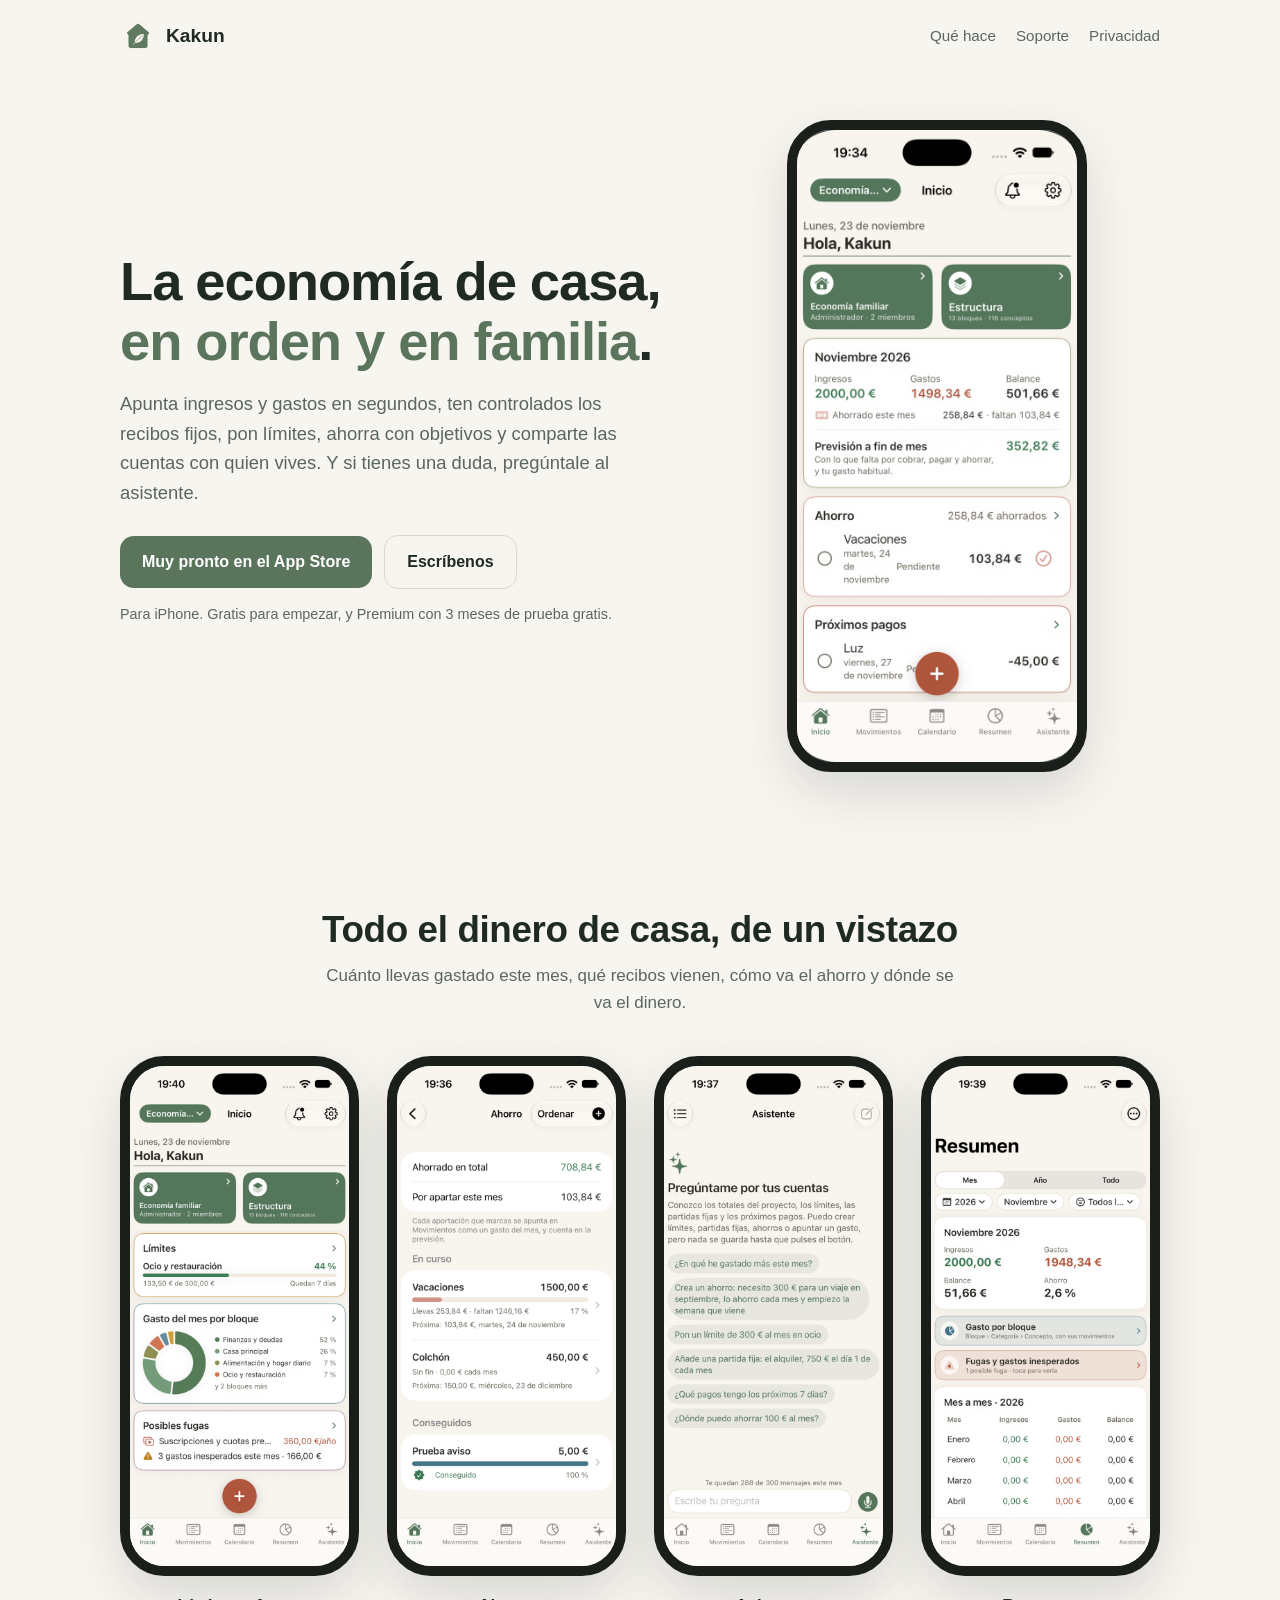
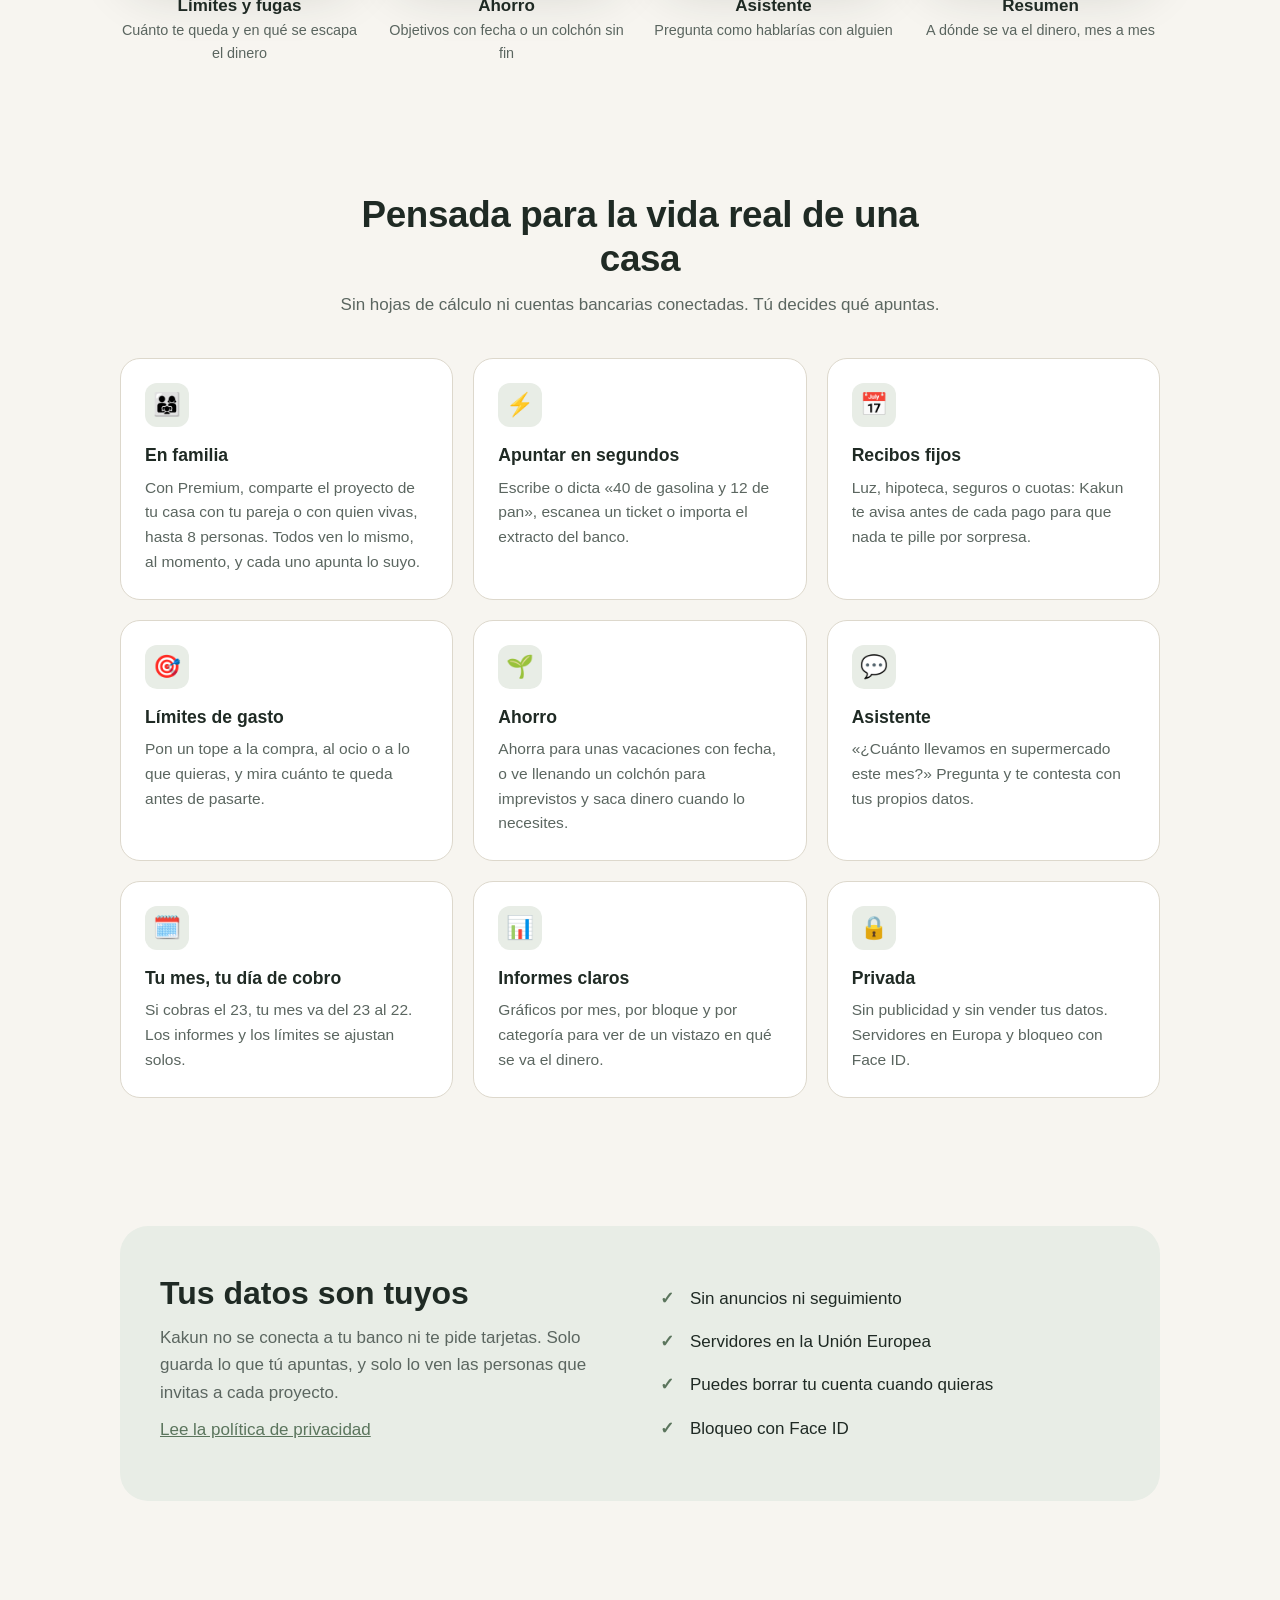
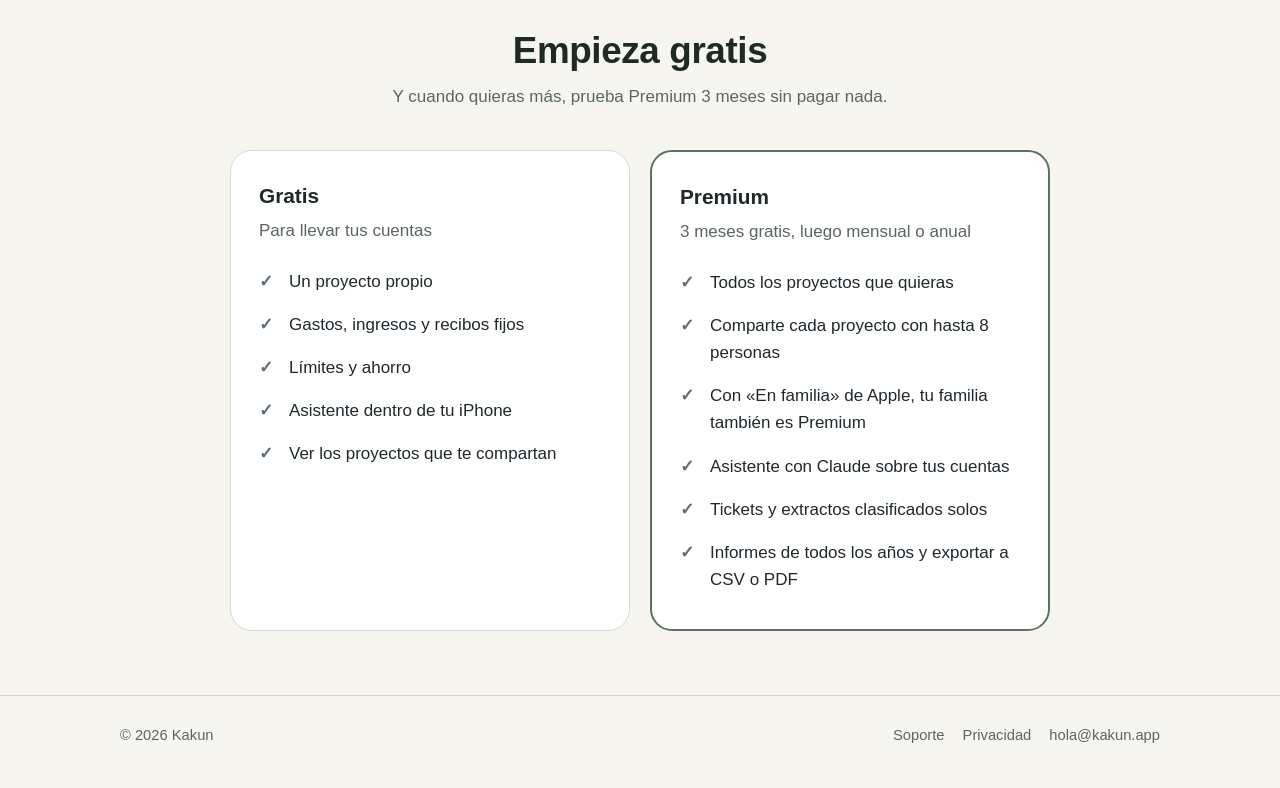
==== index.html @ 8a4c9098 "Portada: capturas de límites, ahorro, asistente y resumen Co-Authored-By: Claude Opus 5.5 <noreply@a" ====
<!doctype html>
<html lang="es">
<head>
<meta charset="utf-8">
<meta name="viewport" content="width=device-width, initial-scale=1">
<title>Kakun · La economía de casa, en familia</title>
<meta name="description" content="Kakun es la app para llevar la economía de casa en familia: gastos, recibos fijos, límites, ahorro y un asistente que te contesta.">
<meta property="og:title" content="Kakun · La economía de casa, en familia">
<meta property="og:description" content="Gastos, recibos fijos, límites y ahorro, compartidos con tu familia. Con un asistente que te contesta.">
<meta property="og:image" content="https://kakun.app/img/icono.png">
<meta name="theme-color" content="#5b755d">
<link rel="icon" href="/img/favicon.png">
<link rel="apple-touch-icon" href="/img/apple-touch-icon.png">
<link rel="stylesheet" href="/estilos.css">
</head>
<body>
<div class="contenedor">
  <header class="cabecera">
    <a class="marca" href="/"><img src="/img/icono.png" alt="">Kakun</a>
    <nav class="menu">
      <a href="#funciones">Qué hace</a>
      <a href="/soporte/">Soporte</a>
      <a href="/privacidad/">Privacidad</a>
    </nav>
  </header>

  <div class="portada">
    <div>
      <h1>La economía de casa, <span>en orden y en familia</span>.</h1>
      <p class="entrada">Apunta ingresos y gastos en segundos, ten controlados los recibos fijos, pon límites, ahorra con objetivos y comparte las cuentas con quien vives. Y si tienes una duda, pregúntale al asistente.</p>
      <div class="acciones">
        <span class="boton principal"> Muy pronto en el App Store</span>
        <a class="boton secundario" href="mailto:hola@kakun.app">Escríbenos</a>
      </div>
      <p class="nota">Para iPhone. Gratis para empezar, y Premium con 3 meses de prueba gratis.</p>
    </div>
    <div class="movil">
      <img src="/img/inicio.png" alt="Pantalla de inicio de Kakun con el resumen del mes" onerror="this.remove()">
      <div class="hueco"><img src="/img/icono.png" alt="">Inicio</div>
    </div>
  </div>
</div>

<section>
  <div class="contenedor">
    <div class="titulo-seccion">
      <h2>Todo el dinero de casa, de un vistazo</h2>
      <p>Cuánto llevas gastado este mes, qué recibos vienen, cómo va el ahorro y dónde se va el dinero.</p>
    </div>
    <div class="capturas">
      <figure>
        <div class="movil"><img src="/img/limites.png" alt="Límites y fugas" onerror="this.remove()"><div class="hueco"><img src="/img/icono.png" alt="">Límites y fugas</div></div>
        <figcaption>Límites y fugas<small>Cuánto te queda y en qué se escapa el dinero</small></figcaption>
      </figure>
      <figure>
        <div class="movil"><img src="/img/ahorro.png" alt="Ahorro" onerror="this.remove()"><div class="hueco"><img src="/img/icono.png" alt="">Ahorro</div></div>
        <figcaption>Ahorro<small>Objetivos con fecha o un colchón sin fin</small></figcaption>
      </figure>
      <figure>
        <div class="movil"><img src="/img/asistente.png" alt="Asistente" onerror="this.remove()"><div class="hueco"><img src="/img/icono.png" alt="">Asistente</div></div>
        <figcaption>Asistente<small>Pregunta como hablarías con alguien</small></figcaption>
      </figure>
      <figure>
        <div class="movil"><img src="/img/resumen.png" alt="Resumen" onerror="this.remove()"><div class="hueco"><img src="/img/icono.png" alt="">Resumen</div></div>
        <figcaption>Resumen<small>A dónde se va el dinero, mes a mes</small></figcaption>
      </figure>
    </div>
  </div>
</section>

<section id="funciones">
  <div class="contenedor">
    <div class="titulo-seccion">
      <h2>Pensada para la vida real de una casa</h2>
      <p>Sin hojas de cálculo ni cuentas bancarias conectadas. Tú decides qué apuntas.</p>
    </div>
    <div class="funciones">
      <div class="tarjeta"><div class="icono">👨‍👩‍👧</div><h3>En familia</h3><p>Con Premium, comparte el proyecto de tu casa con tu pareja o con quien vivas, hasta 8 personas. Todos ven lo mismo, al momento, y cada uno apunta lo suyo.</p></div>
      <div class="tarjeta"><div class="icono">⚡️</div><h3>Apuntar en segundos</h3><p>Escribe o dicta «40 de gasolina y 12 de pan», escanea un ticket o importa el extracto del banco.</p></div>
      <div class="tarjeta"><div class="icono">📅</div><h3>Recibos fijos</h3><p>Luz, hipoteca, seguros o cuotas: Kakun te avisa antes de cada pago para que nada te pille por sorpresa.</p></div>
      <div class="tarjeta"><div class="icono">🎯</div><h3>Límites de gasto</h3><p>Pon un tope a la compra, al ocio o a lo que quieras, y mira cuánto te queda antes de pasarte.</p></div>
      <div class="tarjeta"><div class="icono">🌱</div><h3>Ahorro</h3><p>Ahorra para unas vacaciones con fecha, o ve llenando un colchón para imprevistos y saca dinero cuando lo necesites.</p></div>
      <div class="tarjeta"><div class="icono">💬</div><h3>Asistente</h3><p>«¿Cuánto llevamos en supermercado este mes?» Pregunta y te contesta con tus propios datos.</p></div>
      <div class="tarjeta"><div class="icono">🗓️</div><h3>Tu mes, tu día de cobro</h3><p>Si cobras el 23, tu mes va del 23 al 22. Los informes y los límites se ajustan solos.</p></div>
      <div class="tarjeta"><div class="icono">📊</div><h3>Informes claros</h3><p>Gráficos por mes, por bloque y por categoría para ver de un vistazo en qué se va el dinero.</p></div>
      <div class="tarjeta"><div class="icono">🔒</div><h3>Privada</h3><p>Sin publicidad y sin vender tus datos. Servidores en Europa y bloqueo con Face ID.</p></div>
    </div>
  </div>
</section>

<section>
  <div class="contenedor">
    <div class="banda">
      <div>
        <h2>Tus datos son tuyos</h2>
        <p>Kakun no se conecta a tu banco ni te pide tarjetas. Solo guarda lo que tú apuntas, y solo lo ven las personas que invitas a cada proyecto.</p>
        <p><a href="/privacidad/">Lee la política de privacidad</a></p>
      </div>
      <ul class="lista">
        <li>Sin anuncios ni seguimiento</li>
        <li>Servidores en la Unión Europea</li>
        <li>Puedes borrar tu cuenta cuando quieras</li>
        <li>Bloqueo con Face ID</li>
      </ul>
    </div>
  </div>
</section>

<section>
  <div class="contenedor">
    <div class="titulo-seccion">
      <h2>Empieza gratis</h2>
      <p>Y cuando quieras más, prueba Premium 3 meses sin pagar nada.</p>
    </div>
    <div class="planes">
      <div class="plan">
        <h3>Gratis</h3>
        <p class="sub">Para llevar tus cuentas</p>
        <ul class="lista">
          <li>Un proyecto propio</li>
          <li>Gastos, ingresos y recibos fijos</li>
          <li>Límites y ahorro</li>
          <li>Asistente dentro de tu iPhone</li>
          <li>Ver los proyectos que te compartan</li>
        </ul>
      </div>
      <div class="plan destacado">
        <h3>Premium</h3>
        <p class="sub">3 meses gratis, luego mensual o anual</p>
        <ul class="lista">
          <li>Todos los proyectos que quieras</li>
          <li>Comparte cada proyecto con hasta 8 personas</li>
          <li>Con «En familia» de Apple, tu familia también es Premium</li>
          <li>Asistente con Claude sobre tus cuentas</li>
          <li>Tickets y extractos clasificados solos</li>
          <li>Informes de todos los años y exportar a CSV o PDF</li>
        </ul>
      </div>
    </div>
  </div>
</section>

<footer class="pie">
  <div class="contenedor">
    <span>© 2026 Kakun</span>
    <nav>
      <a href="/soporte/">Soporte</a>
      <a href="/privacidad/">Privacidad</a>
      <a href="mailto:hola@kakun.app">hola@kakun.app</a>
    </nav>
  </div>
</footer>
</body>
</html>
---- estilos.css ----
:root{
  --fondo:#f7f5f0;--superficie:#ffffff;--texto:#1f2a24;--secundario:#5b6660;
  --primario:#5b755d;--primario-fuerte:#465c48;--suave:#e8ede6;--linea:#ddd8cc;
  --sombra:0 20px 50px rgba(31,42,36,.14);
}
@media (prefers-color-scheme:dark){
  :root{--fondo:#151816;--superficie:#1d211e;--texto:#e8e6e1;--secundario:#a5aca7;
  --primario:#8fae8f;--primario-fuerte:#a9c4a9;--suave:#232a24;--linea:#2c312e;
  --sombra:0 20px 50px rgba(0,0,0,.45)}
}
*{box-sizing:border-box}
html{-webkit-text-size-adjust:100%}
body{margin:0;background:var(--fondo);color:var(--texto);
  font:17px/1.6 -apple-system,BlinkMacSystemFont,"SF Pro Text","Segoe UI",Roboto,sans-serif}
a{color:var(--primario)}
img{max-width:100%;display:block}
.contenedor{max-width:1080px;margin:0 auto;padding:0 20px}

/* Cabecera */
.cabecera{display:flex;align-items:center;justify-content:space-between;padding:18px 0}
.marca{display:flex;align-items:center;gap:10px;text-decoration:none;color:var(--texto);font-weight:700;font-size:1.2rem}
.marca img{width:36px;height:36px;border-radius:9px}
.menu{display:flex;gap:20px;font-size:.95rem}
.menu a{color:var(--secundario);text-decoration:none}
.menu a:hover{color:var(--primario)}

/* Portada */
.portada{display:grid;grid-template-columns:1.1fr .9fr;gap:48px;align-items:center;padding:48px 0 72px}
.portada h1{font-size:clamp(2.2rem,5vw,3.4rem);line-height:1.1;margin:0 0 18px;letter-spacing:-.02em}
.portada h1 span{color:var(--primario)}
.portada p.entrada{font-size:1.15rem;color:var(--secundario);margin:0 0 28px;max-width:34em}
.acciones{display:flex;flex-wrap:wrap;gap:12px;align-items:center}
.boton{display:inline-flex;align-items:center;gap:8px;padding:13px 22px;border-radius:14px;
  font-weight:600;text-decoration:none;font-size:1rem}
.boton.principal{background:var(--primario);color:#fff}
@media (prefers-color-scheme:dark){.boton.principal{color:#151816}}
.boton.principal:hover{background:var(--primario-fuerte)}
.boton.secundario{border:1px solid var(--linea);color:var(--texto)}
.nota{font-size:.9rem;color:var(--secundario);margin-top:14px}

/* Móvil con captura */
.movil{width:100%;max-width:300px;margin:0 auto;aspect-ratio:1320/2868;border-radius:44px;
  border:10px solid #1b1f1c;background:var(--suave);box-shadow:var(--sombra);overflow:hidden;position:relative}
.movil > img{position:relative;z-index:1;width:100%;height:100%;object-fit:cover}
.movil .hueco{position:absolute;inset:0;display:flex;flex-direction:column;align-items:center;justify-content:center;
  gap:10px;color:var(--secundario);font-size:.95rem;text-align:center;padding:20px}
.movil .hueco img{width:64px;height:64px;border-radius:15px;object-fit:contain}

/* Secciones */
section{padding:64px 0}
.titulo-seccion{text-align:center;max-width:640px;margin:0 auto 40px}
.titulo-seccion h2{font-size:clamp(1.7rem,3.5vw,2.3rem);line-height:1.2;margin:0 0 10px;letter-spacing:-.01em}
.titulo-seccion p{color:var(--secundario);margin:0}

.capturas{display:grid;grid-template-columns:repeat(4,1fr);gap:28px}
.capturas figure{margin:0}
.capturas figcaption{text-align:center;margin-top:16px;font-weight:600}
.capturas figcaption small{display:block;font-weight:400;color:var(--secundario);font-size:.9rem}

.funciones{display:grid;grid-template-columns:repeat(3,1fr);gap:20px}
.tarjeta{background:var(--superficie);border:1px solid var(--linea);border-radius:20px;padding:24px}
.tarjeta .icono{width:44px;height:44px;border-radius:12px;background:var(--suave);display:flex;align-items:center;
  justify-content:center;font-size:1.4rem;margin-bottom:14px}
.tarjeta h3{margin:0 0 6px;font-size:1.1rem}
.tarjeta p{margin:0;color:var(--secundario);font-size:.97rem}

.banda{background:var(--suave);border-radius:28px;padding:48px 40px;display:grid;grid-template-columns:1fr 1fr;gap:40px;align-items:center}
.banda h2{margin:0 0 12px;font-size:clamp(1.5rem,3vw,2rem);line-height:1.2}
.banda p{margin:0 0 10px;color:var(--secundario)}
.lista{list-style:none;padding:0;margin:0}
.lista li{padding:8px 0 8px 30px;position:relative}
.lista li::before{content:"✓";position:absolute;left:0;top:8px;color:var(--primario);font-weight:700}

.planes{display:grid;grid-template-columns:1fr 1fr;gap:20px;max-width:820px;margin:0 auto}
.plan{background:var(--superficie);border:1px solid var(--linea);border-radius:22px;padding:28px}
.plan.destacado{border:2px solid var(--primario)}
.plan h3{margin:0 0 4px;font-size:1.3rem}
.plan .sub{color:var(--secundario);margin:0 0 16px}

/* Páginas de texto (soporte) */
.texto{max-width:720px;margin:0 auto;padding:24px 0 64px}
.texto h1{font-size:2.2rem;margin:8px 0 8px;letter-spacing:-.01em}
.texto .entrada{color:var(--secundario);font-size:1.1rem;margin:0 0 28px}
details{background:var(--superficie);border:1px solid var(--linea);border-radius:16px;padding:16px 20px;margin:12px 0}
summary{cursor:pointer;font-weight:600;list-style:none;display:flex;justify-content:space-between;gap:12px}
summary::-webkit-details-marker{display:none}
summary::after{content:"+";color:var(--primario);font-size:1.3rem;line-height:1}
details[open] summary::after{content:"–"}
details p,details ol,details ul{margin:12px 0 0;color:var(--secundario)}
.contacto{background:var(--suave);border-radius:20px;padding:24px;margin-top:36px}
.contacto h2{margin:0 0 8px;font-size:1.3rem}
.contacto p{margin:0 0 14px;color:var(--secundario)}

/* Pie */
.pie{border-top:1px solid var(--linea);padding:28px 0 40px;color:var(--secundario);font-size:.92rem}
.pie .contenedor{display:flex;flex-wrap:wrap;gap:12px 24px;justify-content:space-between}
.pie nav{display:flex;flex-wrap:wrap;gap:18px}
.pie a{color:var(--secundario);text-decoration:none}
.pie a:hover{color:var(--primario)}

@media (max-width:900px){
  .portada{grid-template-columns:1fr;gap:40px;padding-top:24px}
  .capturas{grid-template-columns:repeat(2,1fr)}
  .funciones{grid-template-columns:1fr 1fr}
  .banda{grid-template-columns:1fr;padding:32px 24px}
}
@media (max-width:600px){
  .contenedor{padding:0 16px}
  .menu{gap:14px;font-size:.9rem}
  .capturas{grid-template-columns:1fr 1fr;gap:16px}
  .movil{border-width:7px;border-radius:30px}
  .funciones,.planes{grid-template-columns:1fr}
  section{padding:48px 0}
}
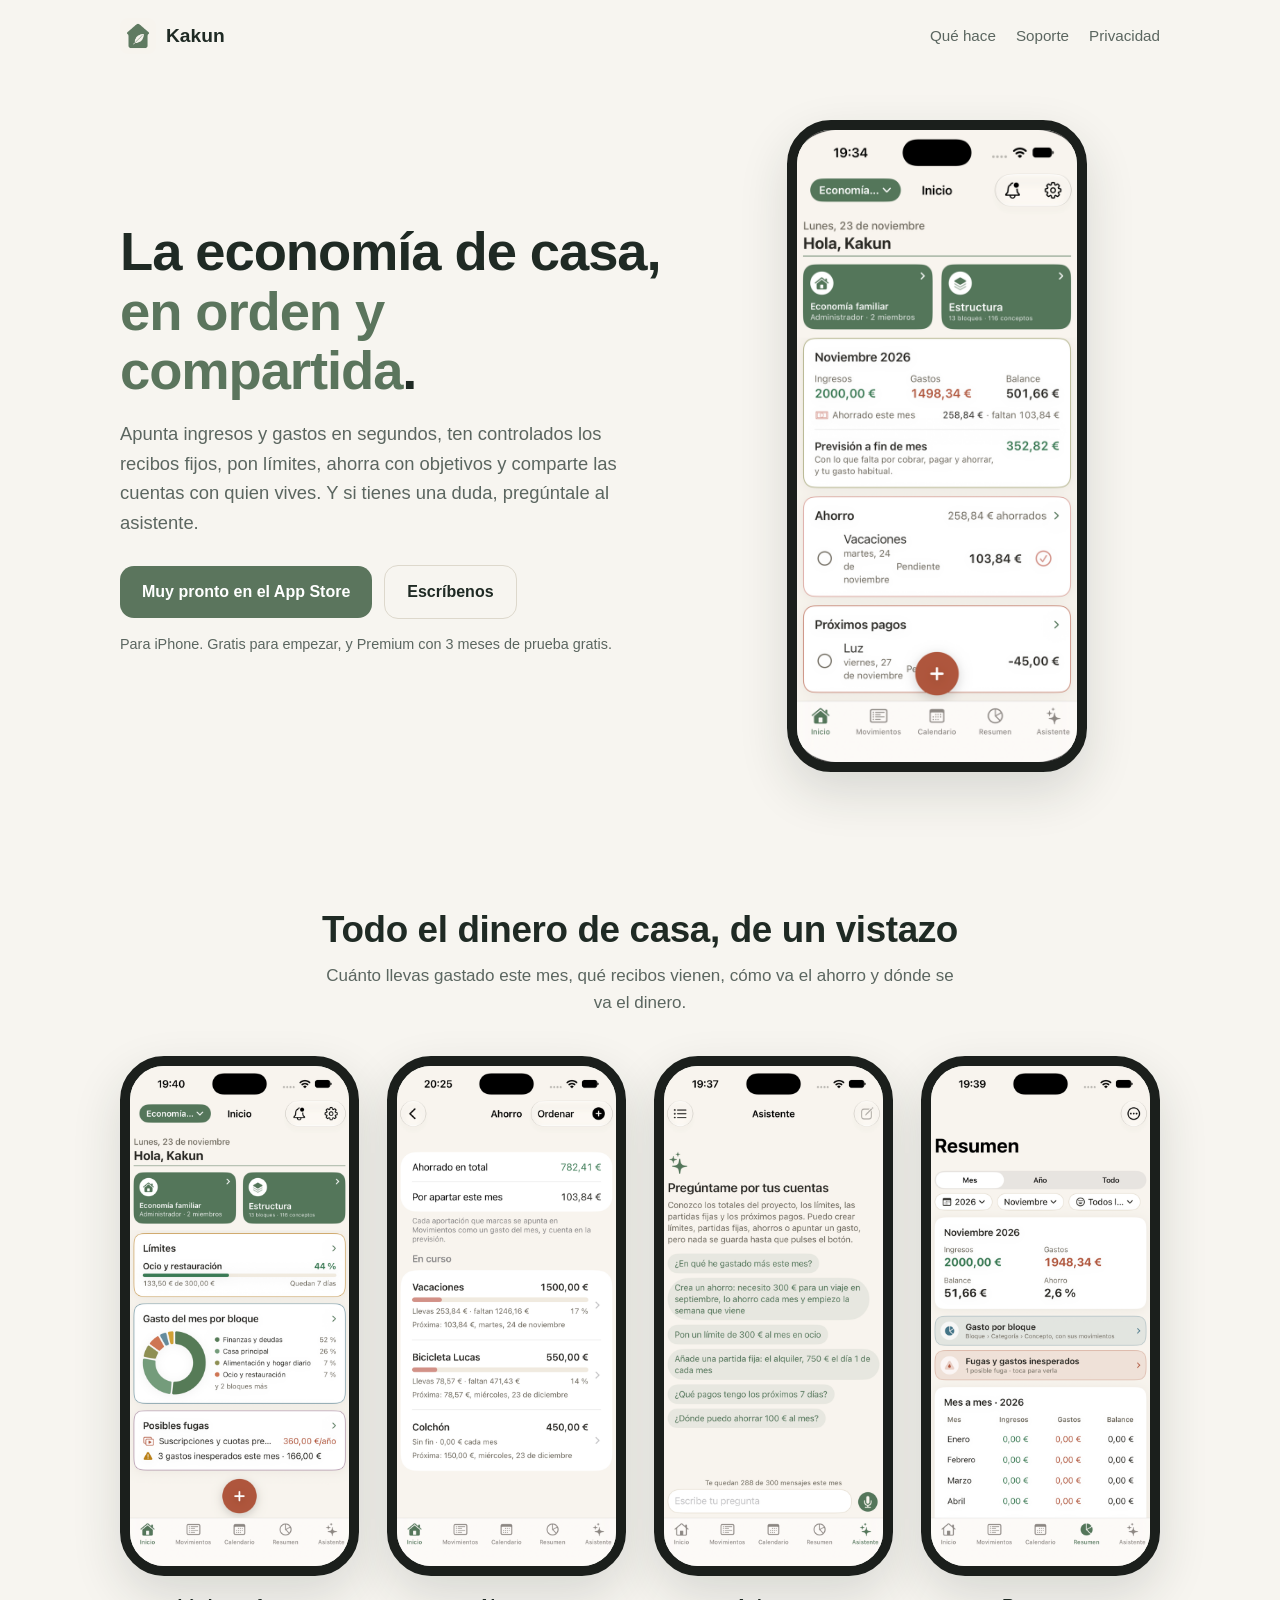
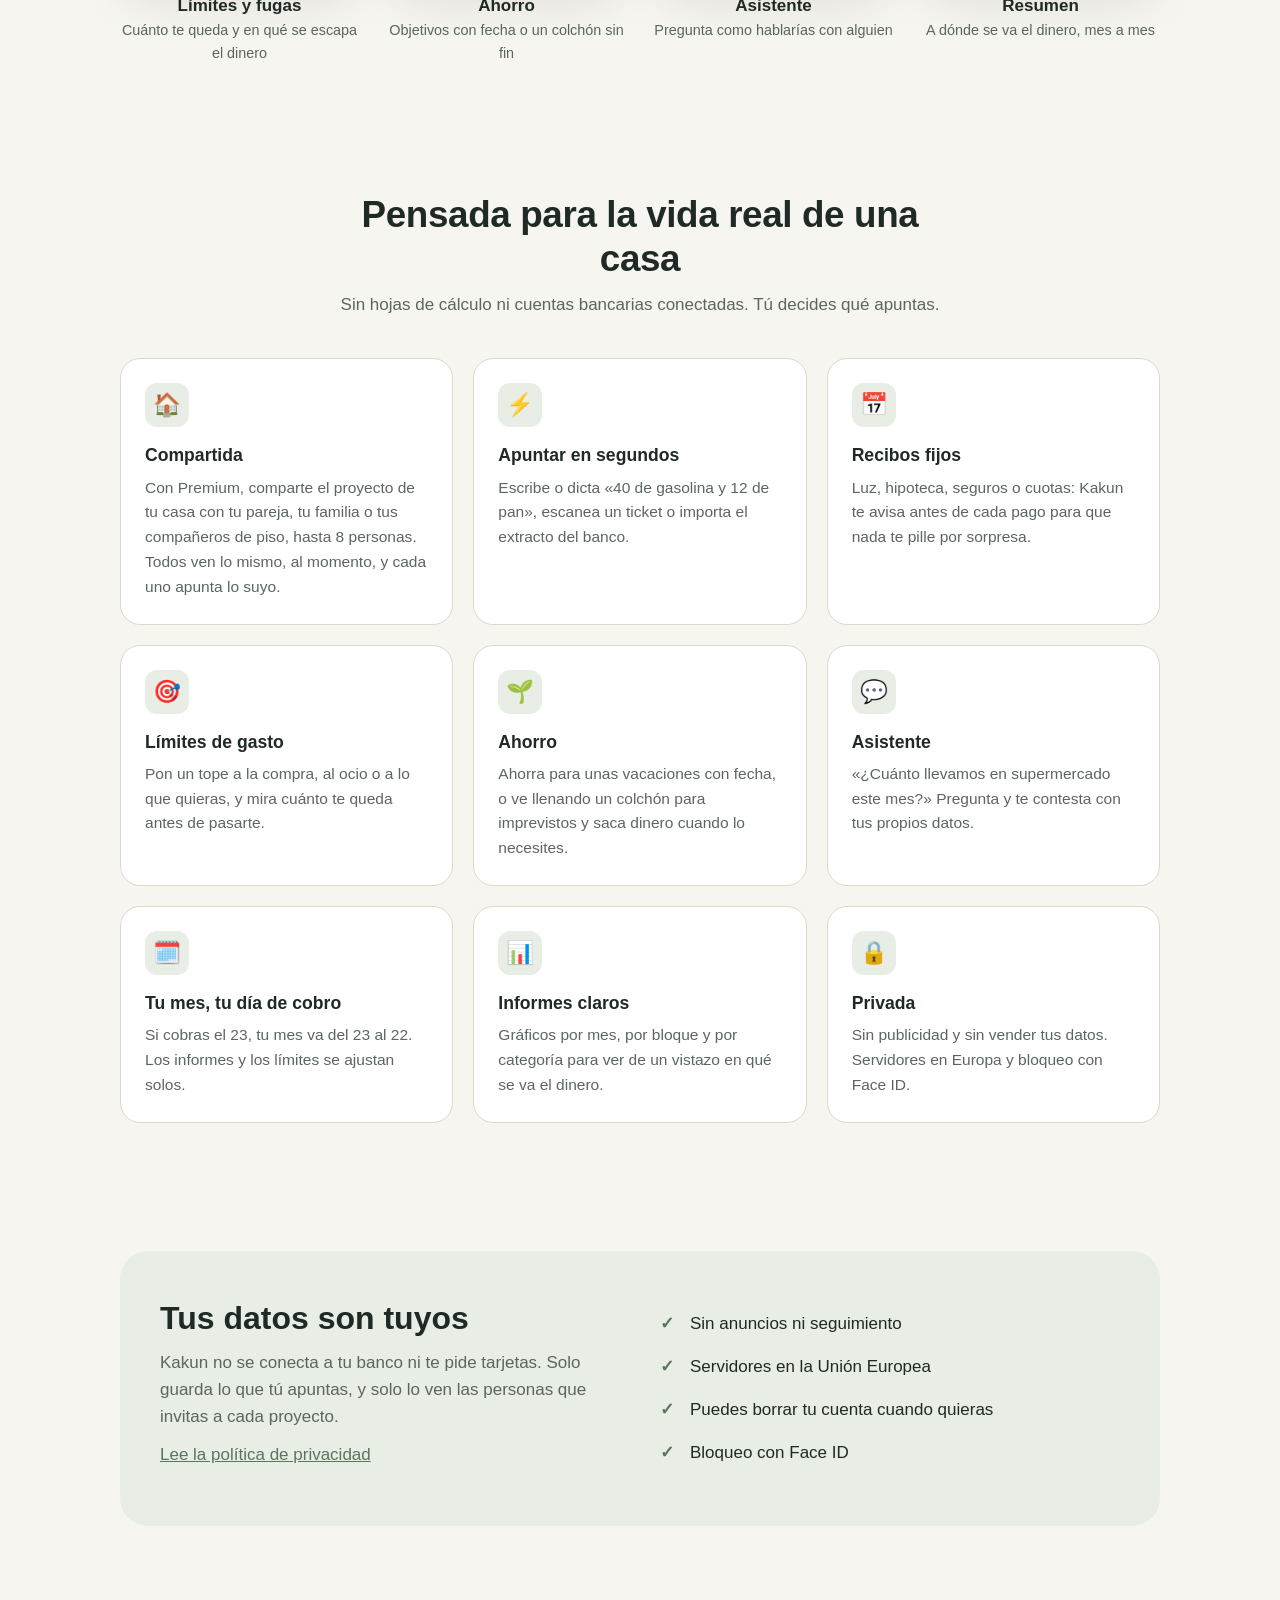
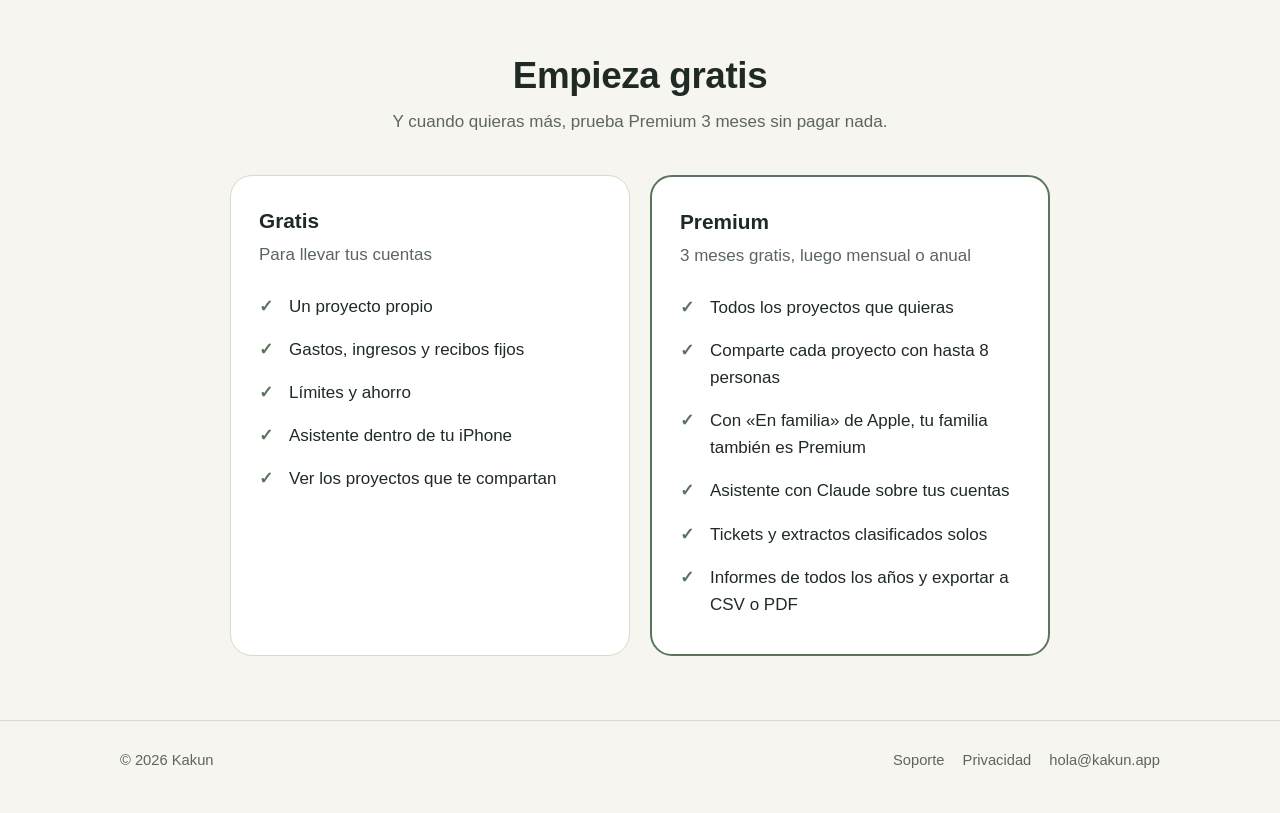
==== commit 64444b50: "Web: Kakun es para cualquier hogar, no solo familias Co-Authored-By: Claude Opus 5.5 <noreply@anthro" ====
--- a/index.html
+++ b/index.html
@@ -3,10 +3,11 @@
 <head>
 <meta charset="utf-8">
 <meta name="viewport" content="width=device-width, initial-scale=1">
-<title>Kakun · La economía de casa, en familia</title>
-<meta name="description" content="Kakun es la app para llevar la economía de casa en familia: gastos, recibos fijos, límites, ahorro y un asistente que te contesta.">
-<meta property="og:title" content="Kakun · La economía de casa, en familia">
-<meta property="og:description" content="Gastos, recibos fijos, límites y ahorro, compartidos con tu familia. Con un asistente que te contesta.">
+<meta name="color-scheme" content="light">
+<title>Kakun · La economía de casa, compartida</title>
+<meta name="description" content="Kakun es la app para llevar la economía de casa con quien vives (en familia, en pareja o en un piso compartido): gastos, recibos fijos, límites, ahorro y un asistente que te contesta.">
+<meta property="og:title" content="Kakun · La economía de casa, compartida">
+<meta property="og:description" content="Gastos, recibos fijos, límites y ahorro, compartidos con quien vives. Con un asistente que te contesta.">
 <meta property="og:image" content="https://kakun.app/img/icono.png">
 <meta name="theme-color" content="#5b755d">
 <link rel="icon" href="/img/favicon.png">
@@ -26,7 +27,7 @@
 
   <div class="portada">
     <div>
-      <h1>La economía de casa, <span>en orden y en familia</span>.</h1>
+      <h1>La economía de casa, <span>en orden y compartida</span>.</h1>
       <p class="entrada">Apunta ingresos y gastos en segundos, ten controlados los recibos fijos, pon límites, ahorra con objetivos y comparte las cuentas con quien vives. Y si tienes una duda, pregúntale al asistente.</p>
       <div class="acciones">
         <span class="boton principal"> Muy pronto en el App Store</span>
@@ -75,7 +76,7 @@
       <p>Sin hojas de cálculo ni cuentas bancarias conectadas. Tú decides qué apuntas.</p>
     </div>
     <div class="funciones">
-      <div class="tarjeta"><div class="icono">👨‍👩‍👧</div><h3>En familia</h3><p>Con Premium, comparte el proyecto de tu casa con tu pareja o con quien vivas, hasta 8 personas. Todos ven lo mismo, al momento, y cada uno apunta lo suyo.</p></div>
+      <div class="tarjeta"><div class="icono">🏠</div><h3>Compartida</h3><p>Con Premium, comparte el proyecto de tu casa con tu pareja, tu familia o tus compañeros de piso, hasta 8 personas. Todos ven lo mismo, al momento, y cada uno apunta lo suyo.</p></div>
       <div class="tarjeta"><div class="icono">⚡️</div><h3>Apuntar en segundos</h3><p>Escribe o dicta «40 de gasolina y 12 de pan», escanea un ticket o importa el extracto del banco.</p></div>
       <div class="tarjeta"><div class="icono">📅</div><h3>Recibos fijos</h3><p>Luz, hipoteca, seguros o cuotas: Kakun te avisa antes de cada pago para que nada te pille por sorpresa.</p></div>
       <div class="tarjeta"><div class="icono">🎯</div><h3>Límites de gasto</h3><p>Pon un tope a la compra, al ocio o a lo que quieras, y mira cuánto te queda antes de pasarte.</p></div>
--- a/estilos.css
+++ b/estilos.css
@@ -3,12 +3,8 @@
   --primario:#5b755d;--primario-fuerte:#465c48;--suave:#e8ede6;--linea:#ddd8cc;
   --sombra:0 20px 50px rgba(31,42,36,.14);
 }
-@media (prefers-color-scheme:dark){
-  :root{--fondo:#151816;--superficie:#1d211e;--texto:#e8e6e1;--secundario:#a5aca7;
-  --primario:#8fae8f;--primario-fuerte:#a9c4a9;--suave:#232a24;--linea:#2c312e;
-  --sombra:0 20px 50px rgba(0,0,0,.45)}
-}
 *{box-sizing:border-box}
+:root{color-scheme:light}
 html{-webkit-text-size-adjust:100%}
 body{margin:0;background:var(--fondo);color:var(--texto);
   font:17px/1.6 -apple-system,BlinkMacSystemFont,"SF Pro Text","Segoe UI",Roboto,sans-serif}
@@ -33,7 +29,6 @@
 .boton{display:inline-flex;align-items:center;gap:8px;padding:13px 22px;border-radius:14px;
   font-weight:600;text-decoration:none;font-size:1rem}
 .boton.principal{background:var(--primario);color:#fff}
-@media (prefers-color-scheme:dark){.boton.principal{color:#151816}}
 .boton.principal:hover{background:var(--primario-fuerte)}
 .boton.secundario{border:1px solid var(--linea);color:var(--texto)}
 .nota{font-size:.9rem;color:var(--secundario);margin-top:14px}
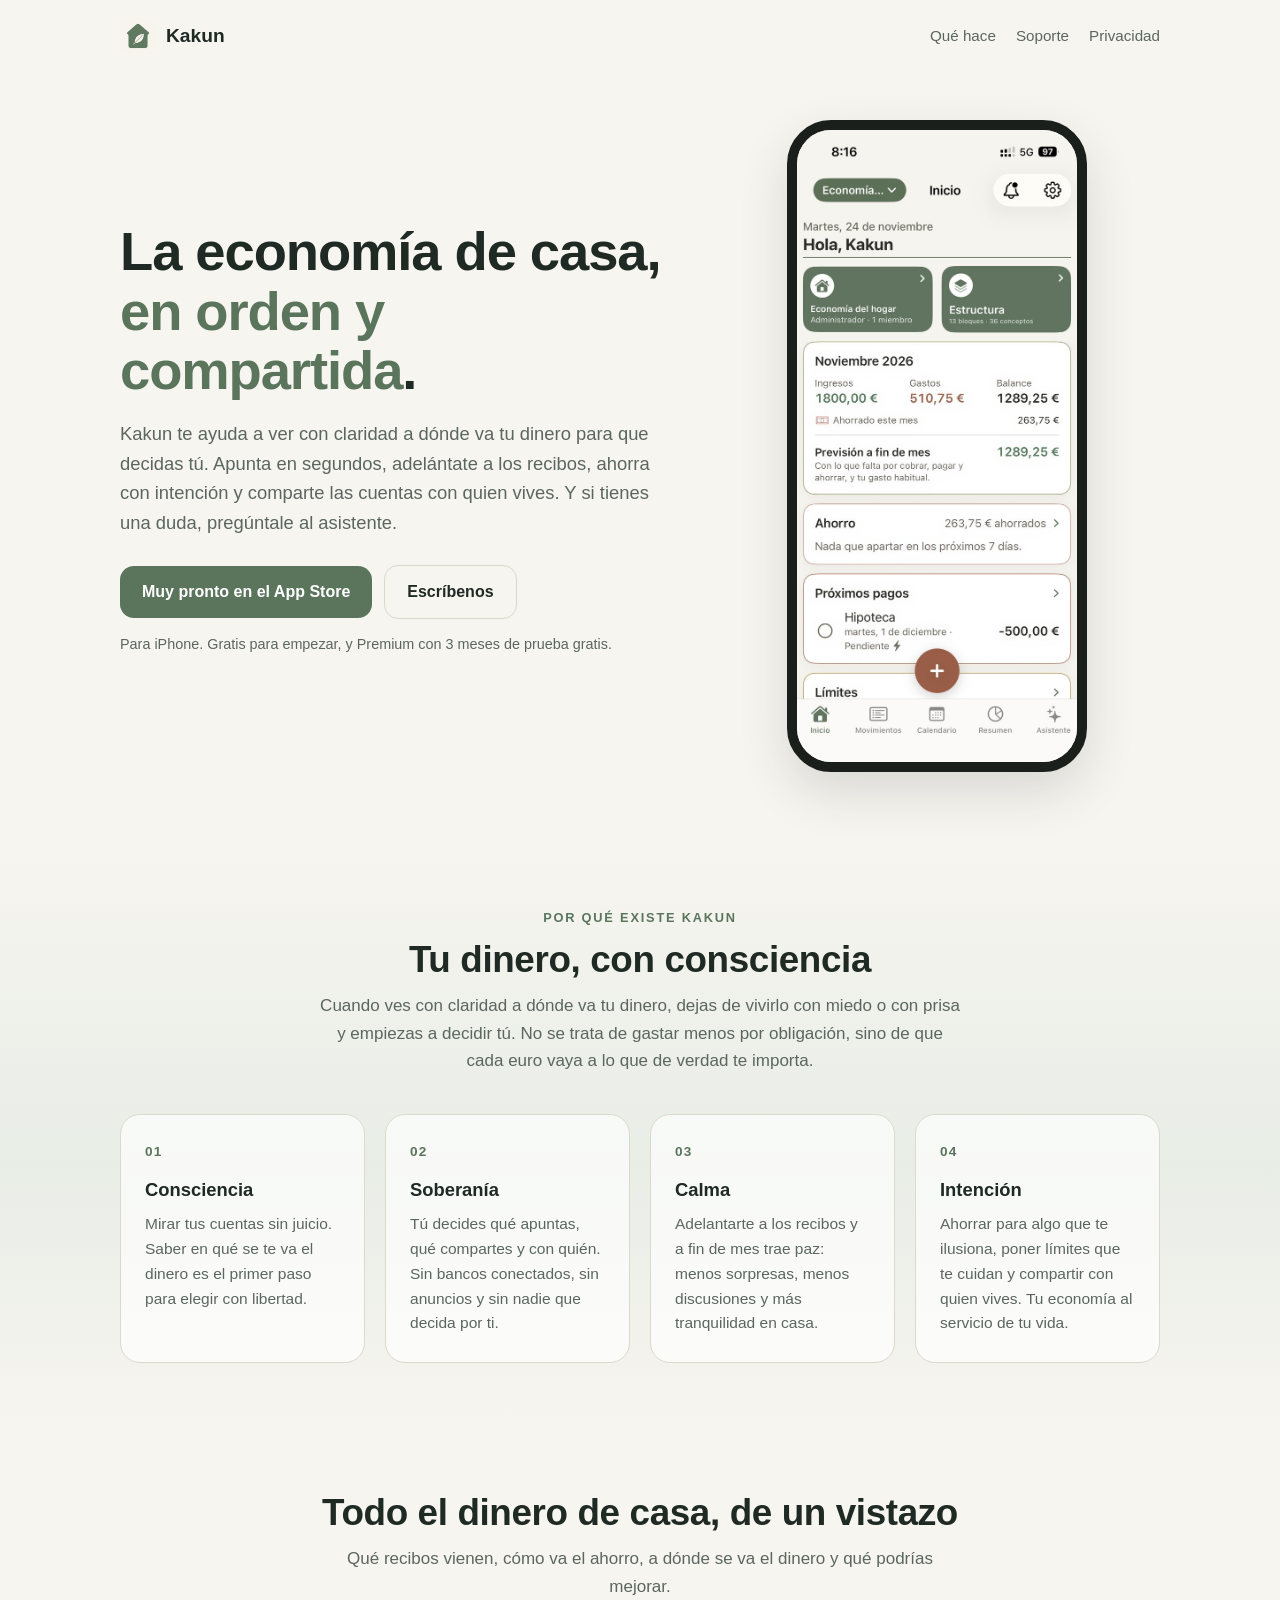
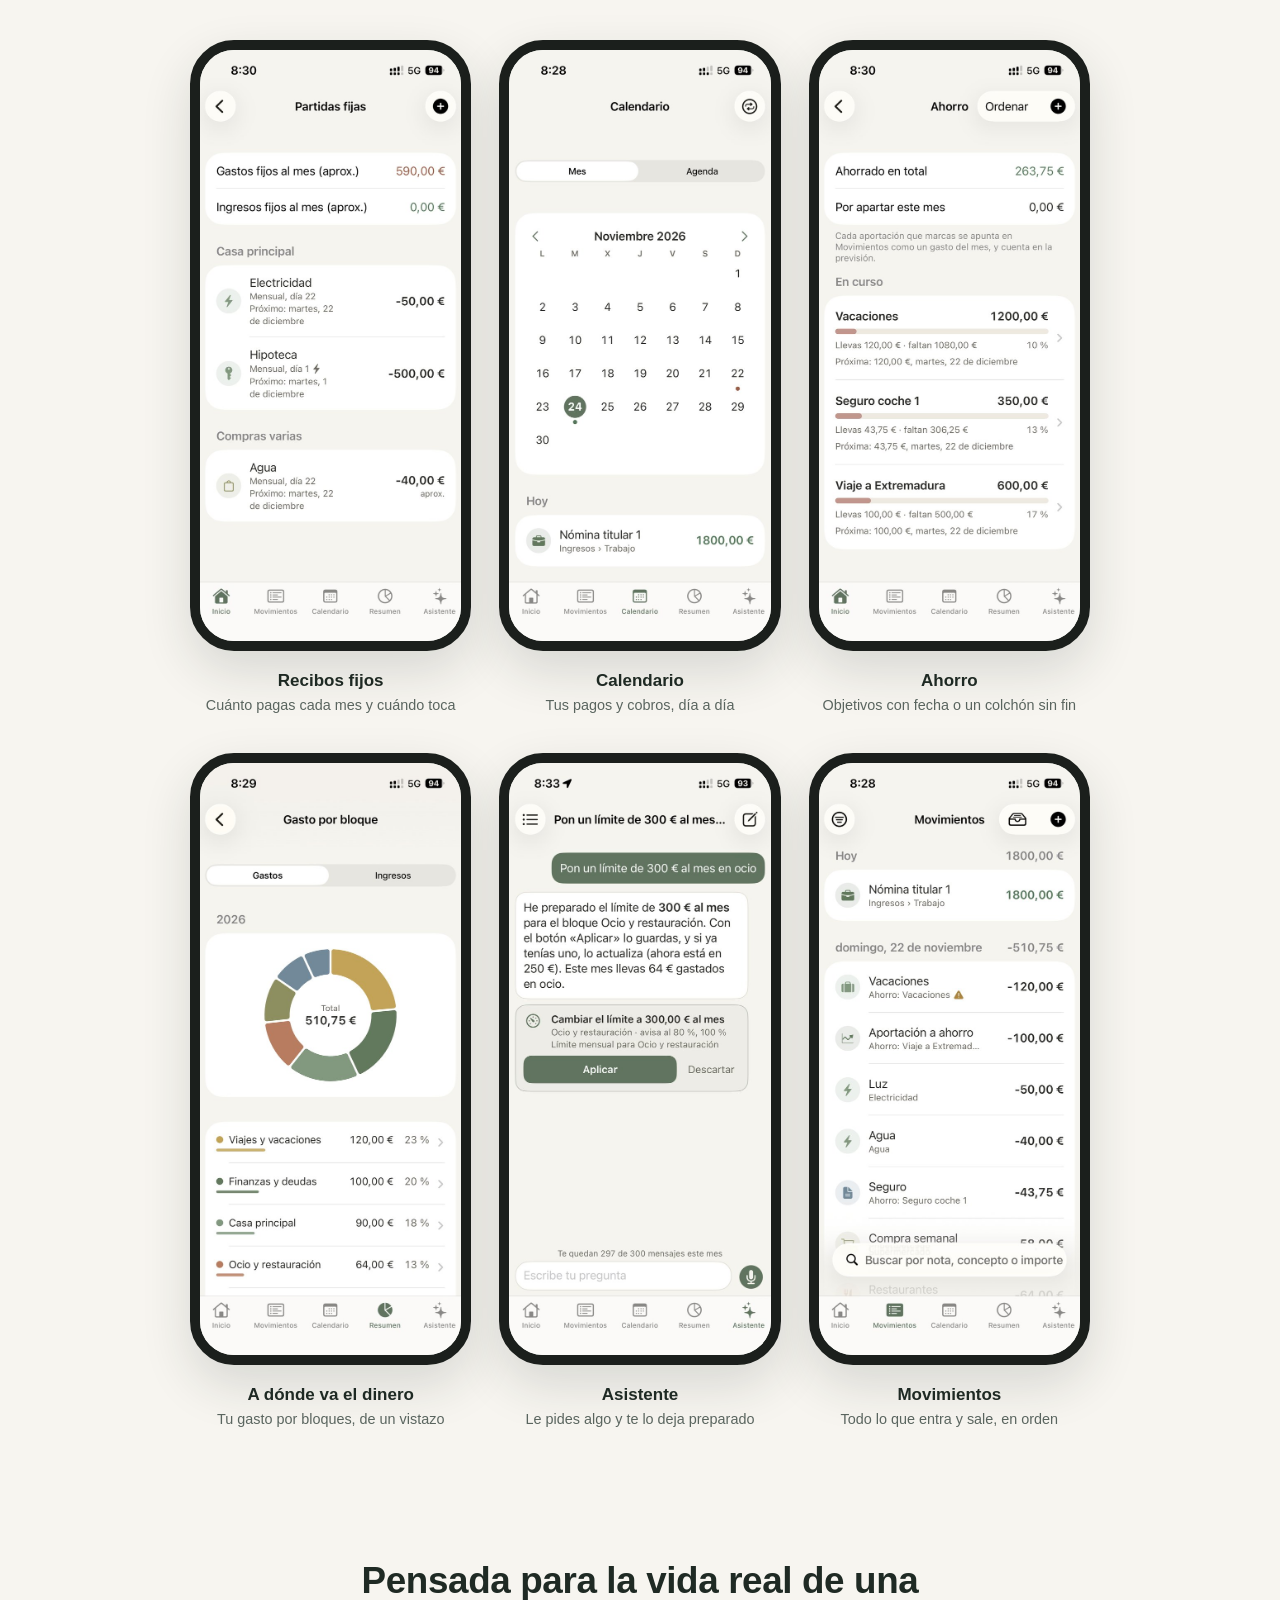
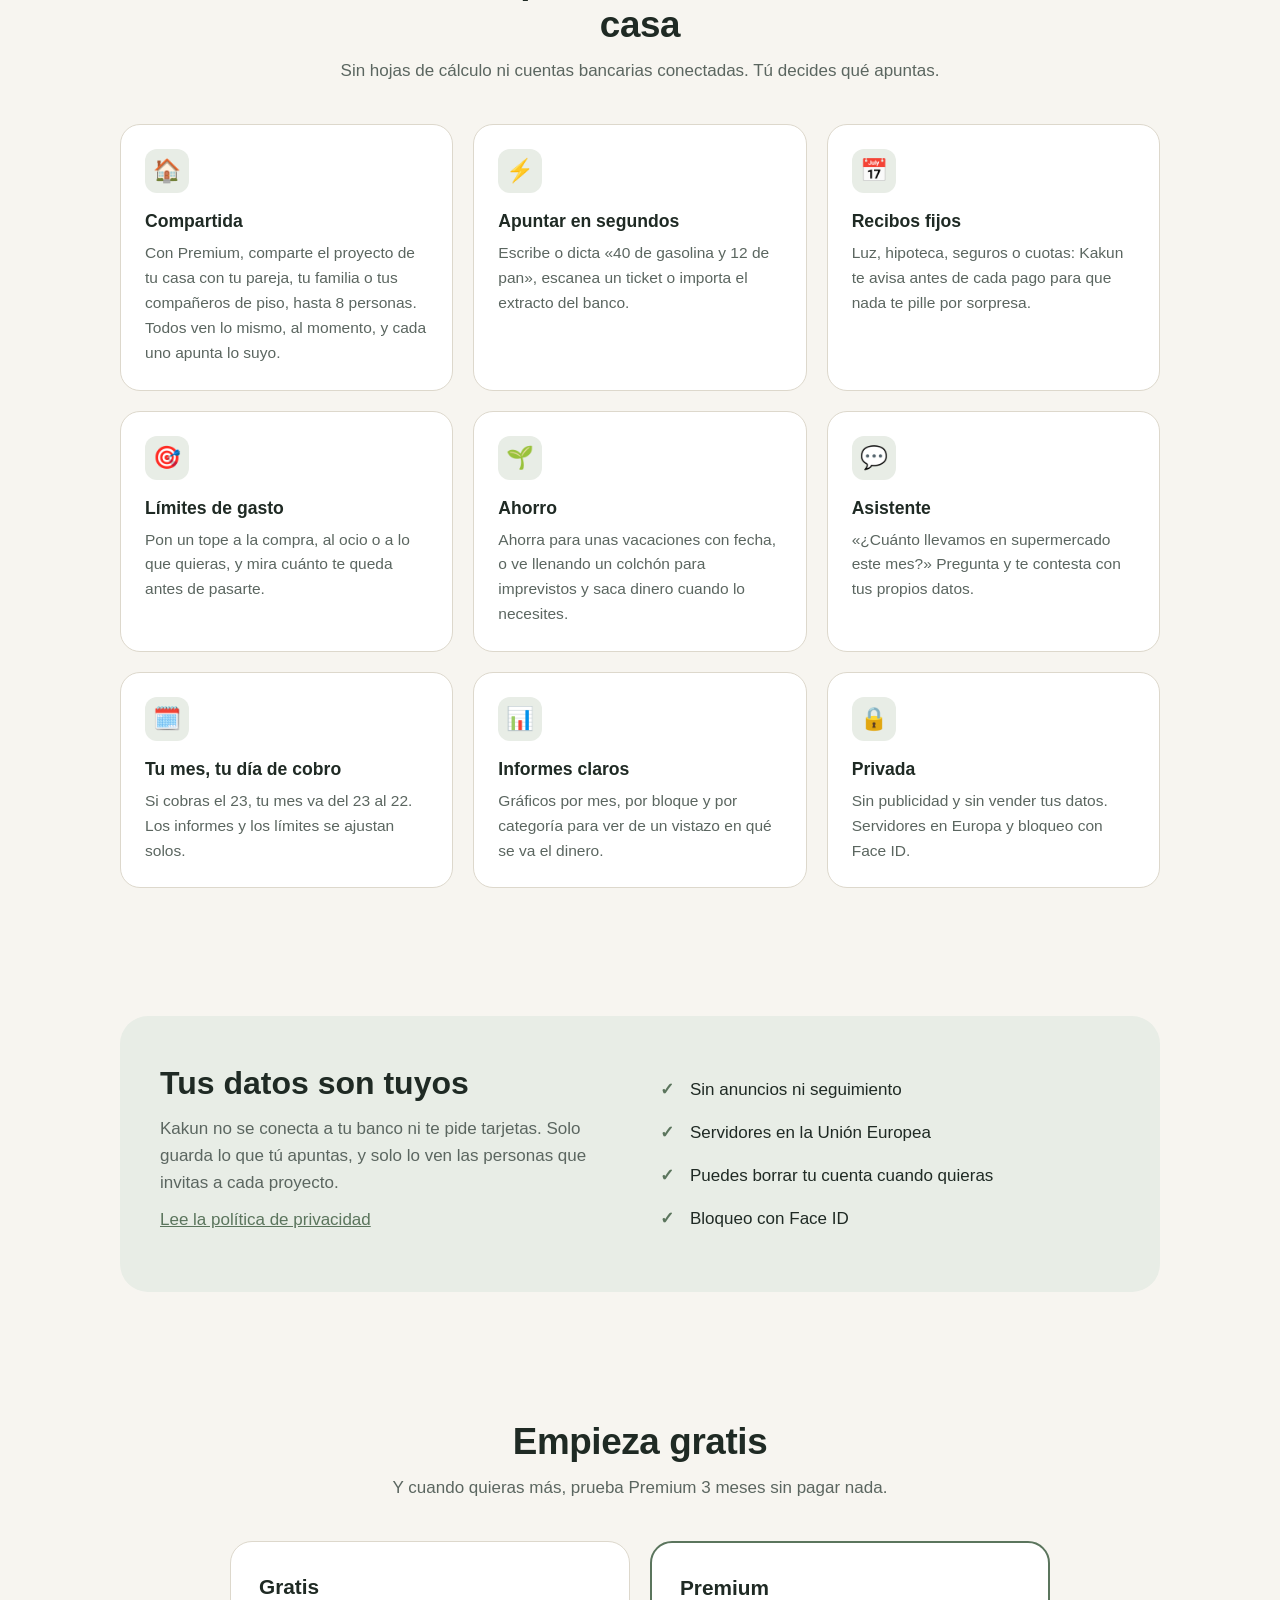
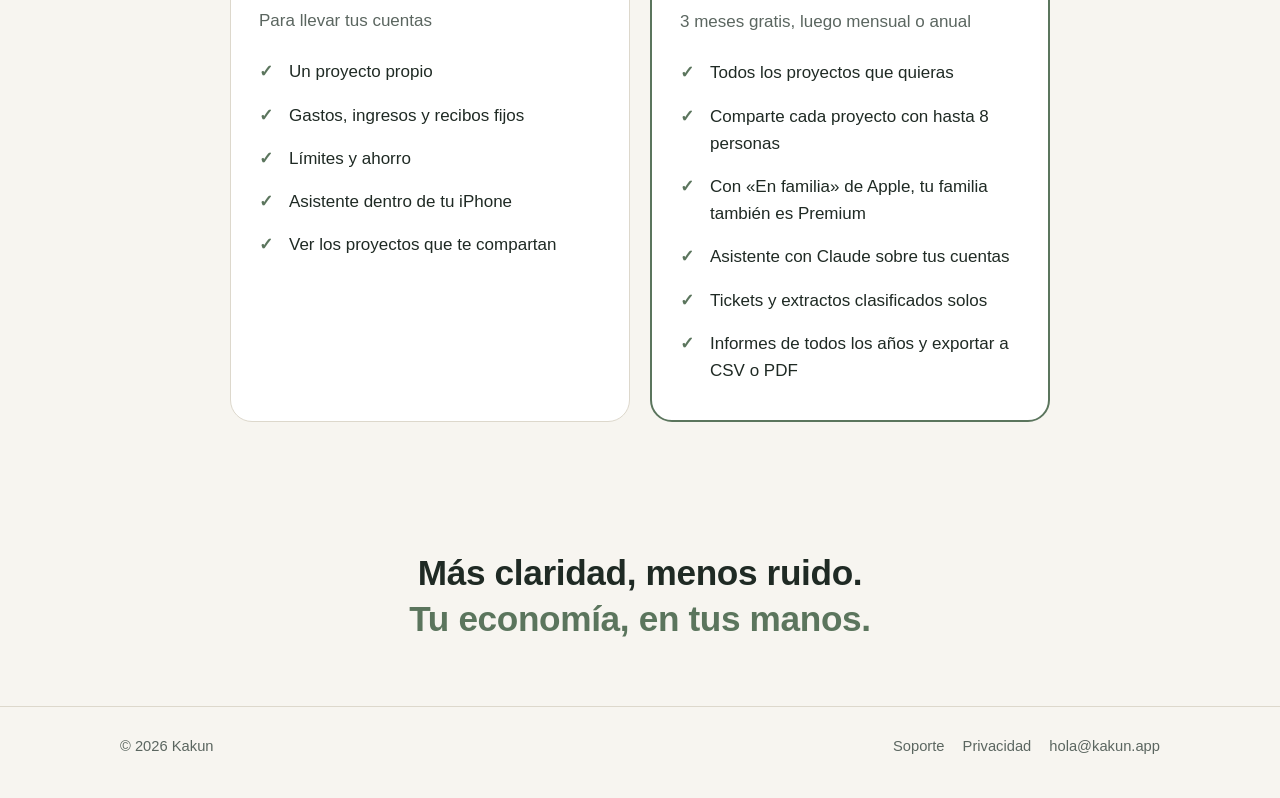
==== commit e149eec0: "Web: capturas nuevas y sección «Tu dinero, con consciencia» Co-Authored-By: Claude Opus 5.5 <noreply" ====
--- a/index.html
+++ b/index.html
@@ -5,7 +5,7 @@
 <meta name="viewport" content="width=device-width, initial-scale=1">
 <meta name="color-scheme" content="light">
 <title>Kakun · La economía de casa, compartida</title>
-<meta name="description" content="Kakun es la app para llevar la economía de casa con quien vives (en familia, en pareja o en un piso compartido): gastos, recibos fijos, límites, ahorro y un asistente que te contesta.">
+<meta name="description" content="Kakun te ayuda a vivir la economía de casa con más consciencia y libertad: ves a dónde va tu dinero, te adelantas a los recibos, ahorras con intención y lo compartes con quien vives.">
 <meta property="og:title" content="Kakun · La economía de casa, compartida">
 <meta property="og:description" content="Gastos, recibos fijos, límites y ahorro, compartidos con quien vives. Con un asistente que te contesta.">
 <meta property="og:image" content="https://kakun.app/img/icono.png">
@@ -28,7 +28,7 @@
   <div class="portada">
     <div>
       <h1>La economía de casa, <span>en orden y compartida</span>.</h1>
-      <p class="entrada">Apunta ingresos y gastos en segundos, ten controlados los recibos fijos, pon límites, ahorra con objetivos y comparte las cuentas con quien vives. Y si tienes una duda, pregúntale al asistente.</p>
+      <p class="entrada">Kakun te ayuda a ver con claridad a dónde va tu dinero para que decidas tú. Apunta en segundos, adelántate a los recibos, ahorra con intención y comparte las cuentas con quien vives. Y si tienes una duda, pregúntale al asistente.</p>
       <div class="acciones">
         <span class="boton principal"> Muy pronto en el App Store</span>
         <a class="boton secundario" href="mailto:hola@kakun.app">Escríbenos</a>
@@ -36,34 +36,58 @@
       <p class="nota">Para iPhone. Gratis para empezar, y Premium con 3 meses de prueba gratis.</p>
     </div>
     <div class="movil">
-      <img src="/img/inicio.png" alt="Pantalla de inicio de Kakun con el resumen del mes" onerror="this.remove()">
+      <img src="/img/inicio.jpg" alt="Pantalla de inicio de Kakun con el resumen del mes" onerror="this.remove()">
       <div class="hueco"><img src="/img/icono.png" alt="">Inicio</div>
     </div>
   </div>
 </div>
 
+<section class="consciente">
+  <div class="contenedor">
+    <div class="titulo-seccion">
+      <p class="antetitulo">Por qué existe Kakun</p>
+      <h2>Tu dinero, con consciencia</h2>
+      <p>Cuando ves con claridad a dónde va tu dinero, dejas de vivirlo con miedo o con prisa y empiezas a decidir tú. No se trata de gastar menos por obligación, sino de que cada euro vaya a lo que de verdad te importa.</p>
+    </div>
+    <div class="pilares">
+      <div class="pilar"><span class="num">01</span><h3>Consciencia</h3><p>Mirar tus cuentas sin juicio. Saber en qué se te va el dinero es el primer paso para elegir con libertad.</p></div>
+      <div class="pilar"><span class="num">02</span><h3>Soberanía</h3><p>Tú decides qué apuntas, qué compartes y con quién. Sin bancos conectados, sin anuncios y sin nadie que decida por ti.</p></div>
+      <div class="pilar"><span class="num">03</span><h3>Calma</h3><p>Adelantarte a los recibos y a fin de mes trae paz: menos sorpresas, menos discusiones y más tranquilidad en casa.</p></div>
+      <div class="pilar"><span class="num">04</span><h3>Intención</h3><p>Ahorrar para algo que te ilusiona, poner límites que te cuidan y compartir con quien vives. Tu economía al servicio de tu vida.</p></div>
+    </div>
+  </div>
+</section>
+
 <section>
   <div class="contenedor">
     <div class="titulo-seccion">
       <h2>Todo el dinero de casa, de un vistazo</h2>
-      <p>Cuánto llevas gastado este mes, qué recibos vienen, cómo va el ahorro y dónde se va el dinero.</p>
+      <p>Qué recibos vienen, cómo va el ahorro, a dónde se va el dinero y qué podrías mejorar.</p>
     </div>
     <div class="capturas">
       <figure>
-        <div class="movil"><img src="/img/limites.png" alt="Límites y fugas" onerror="this.remove()"><div class="hueco"><img src="/img/icono.png" alt="">Límites y fugas</div></div>
-        <figcaption>Límites y fugas<small>Cuánto te queda y en qué se escapa el dinero</small></figcaption>
+        <div class="movil"><img src="/img/recibos.jpg" alt="Lista de partidas fijas con luz, hipoteca y agua" loading="lazy" onerror="this.remove()"><div class="hueco"><img src="/img/icono.png" alt="">Recibos fijos</div></div>
+        <figcaption>Recibos fijos<small>Cuánto pagas cada mes y cuándo toca</small></figcaption>
       </figure>
       <figure>
-        <div class="movil"><img src="/img/ahorro.png" alt="Ahorro" onerror="this.remove()"><div class="hueco"><img src="/img/icono.png" alt="">Ahorro</div></div>
+        <div class="movil"><img src="/img/calendario.jpg" alt="Calendario del mes con los pagos marcados" loading="lazy" onerror="this.remove()"><div class="hueco"><img src="/img/icono.png" alt="">Calendario</div></div>
+        <figcaption>Calendario<small>Tus pagos y cobros, día a día</small></figcaption>
+      </figure>
+      <figure>
+        <div class="movil"><img src="/img/ahorro.jpg" alt="Lista de objetivos de ahorro con su progreso" loading="lazy" onerror="this.remove()"><div class="hueco"><img src="/img/icono.png" alt="">Ahorro</div></div>
         <figcaption>Ahorro<small>Objetivos con fecha o un colchón sin fin</small></figcaption>
       </figure>
       <figure>
-        <div class="movil"><img src="/img/asistente.png" alt="Asistente" onerror="this.remove()"><div class="hueco"><img src="/img/icono.png" alt="">Asistente</div></div>
-        <figcaption>Asistente<small>Pregunta como hablarías con alguien</small></figcaption>
+        <div class="movil"><img src="/img/gasto-bloque.jpg" alt="Gráfico circular del gasto por bloque" loading="lazy" onerror="this.remove()"><div class="hueco"><img src="/img/icono.png" alt="">A dónde va el dinero</div></div>
+        <figcaption>A dónde va el dinero<small>Tu gasto por bloques, de un vistazo</small></figcaption>
       </figure>
       <figure>
-        <div class="movil"><img src="/img/resumen.png" alt="Resumen" onerror="this.remove()"><div class="hueco"><img src="/img/icono.png" alt="">Resumen</div></div>
-        <figcaption>Resumen<small>A dónde se va el dinero, mes a mes</small></figcaption>
+        <div class="movil"><img src="/img/asistente.jpg" alt="El asistente prepara un límite de 300 € al mes en ocio" loading="lazy" onerror="this.remove()"><div class="hueco"><img src="/img/icono.png" alt="">Asistente</div></div>
+        <figcaption>Asistente<small>Le pides algo y te lo deja preparado</small></figcaption>
+      </figure>
+      <figure>
+        <div class="movil"><img src="/img/movimientos.jpg" alt="Lista de movimientos del mes" loading="lazy" onerror="this.remove()"><div class="hueco"><img src="/img/icono.png" alt="">Movimientos</div></div>
+        <figcaption>Movimientos<small>Todo lo que entra y sale, en orden</small></figcaption>
       </figure>
     </div>
   </div>
@@ -141,6 +165,12 @@
   </div>
 </section>
 
+<section>
+  <div class="contenedor">
+    <p class="cierre">Más claridad, menos ruido.<br><span>Tu economía, en tus manos.</span></p>
+  </div>
+</section>
+
 <footer class="pie">
   <div class="contenedor">
     <span>© 2026 Kakun</span>
--- a/estilos.css
+++ b/estilos.css
@@ -47,7 +47,7 @@
 .titulo-seccion h2{font-size:clamp(1.7rem,3.5vw,2.3rem);line-height:1.2;margin:0 0 10px;letter-spacing:-.01em}
 .titulo-seccion p{color:var(--secundario);margin:0}
 
-.capturas{display:grid;grid-template-columns:repeat(4,1fr);gap:28px}
+.capturas{display:grid;grid-template-columns:repeat(3,1fr);gap:36px 28px;max-width:900px;margin:0 auto}
 .capturas figure{margin:0}
 .capturas figcaption{text-align:center;margin-top:16px;font-weight:600}
 .capturas figcaption small{display:block;font-weight:400;color:var(--secundario);font-size:.9rem}
@@ -86,6 +86,17 @@
 .contacto h2{margin:0 0 8px;font-size:1.3rem}
 .contacto p{margin:0 0 14px;color:var(--secundario)}
 
+/* Consciencia */
+.antetitulo{text-transform:uppercase;letter-spacing:.14em;font-size:.8rem;font-weight:600;color:var(--primario)!important;margin:0 0 10px!important}
+.consciente{background:linear-gradient(180deg,var(--fondo),var(--suave) 55%,var(--fondo))}
+.pilares{display:grid;grid-template-columns:repeat(4,1fr);gap:20px}
+.pilar{background:rgba(255,255,255,.7);border:1px solid var(--linea);border-radius:20px;padding:26px 24px}
+.pilar .num{display:block;font-size:.85rem;font-weight:600;color:var(--primario);letter-spacing:.08em;margin-bottom:12px}
+.pilar h3{margin:0 0 8px;font-size:1.15rem}
+.pilar p{margin:0;color:var(--secundario);font-size:.97rem}
+.cierre{text-align:center;font-size:clamp(1.5rem,3.2vw,2.2rem);line-height:1.3;font-weight:700;letter-spacing:-.01em;margin:0}
+.cierre span{color:var(--primario)}
+
 /* Pie */
 .pie{border-top:1px solid var(--linea);padding:28px 0 40px;color:var(--secundario);font-size:.92rem}
 .pie .contenedor{display:flex;flex-wrap:wrap;gap:12px 24px;justify-content:space-between}
@@ -97,6 +108,7 @@
   .portada{grid-template-columns:1fr;gap:40px;padding-top:24px}
   .capturas{grid-template-columns:repeat(2,1fr)}
   .funciones{grid-template-columns:1fr 1fr}
+  .pilares{grid-template-columns:1fr 1fr}
   .banda{grid-template-columns:1fr;padding:32px 24px}
 }
 @media (max-width:600px){
@@ -104,6 +116,6 @@
   .menu{gap:14px;font-size:.9rem}
   .capturas{grid-template-columns:1fr 1fr;gap:16px}
   .movil{border-width:7px;border-radius:30px}
-  .funciones,.planes{grid-template-columns:1fr}
+  .funciones,.planes,.pilares{grid-template-columns:1fr}
   section{padding:48px 0}
 }
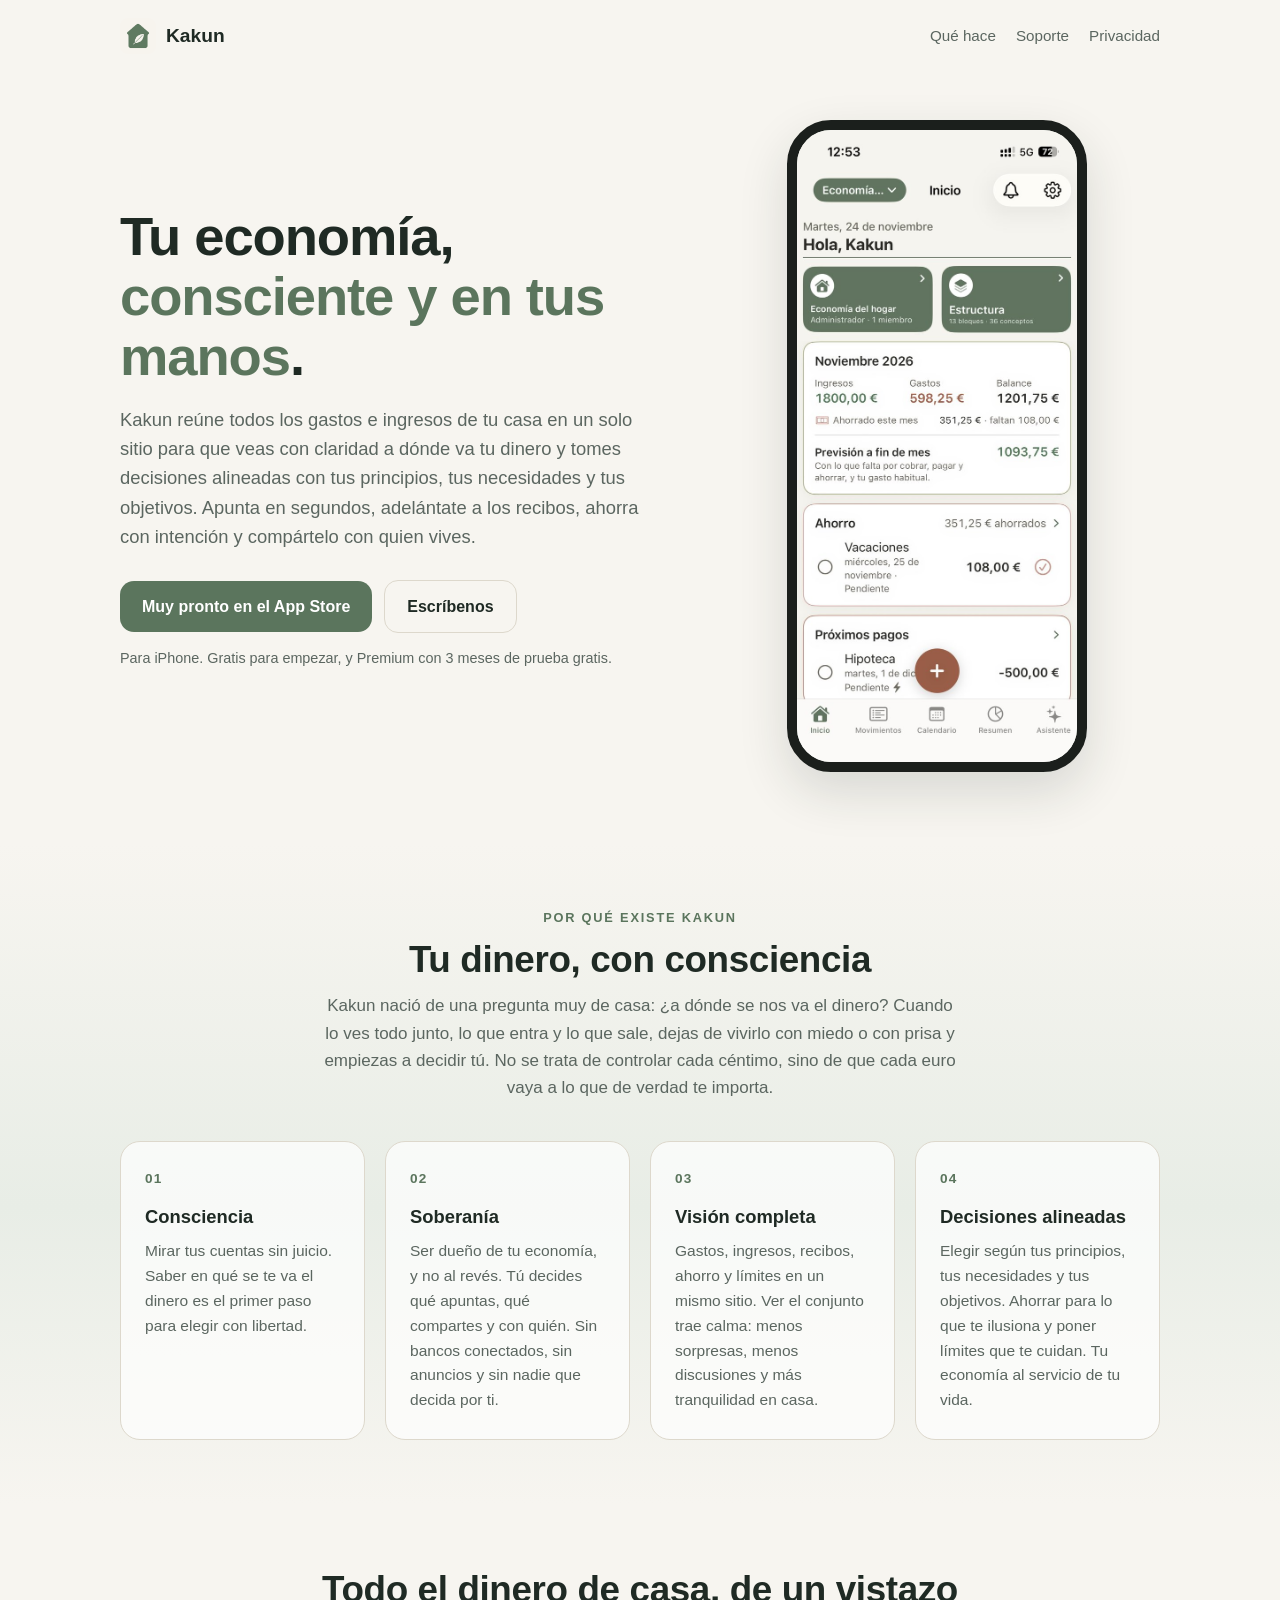
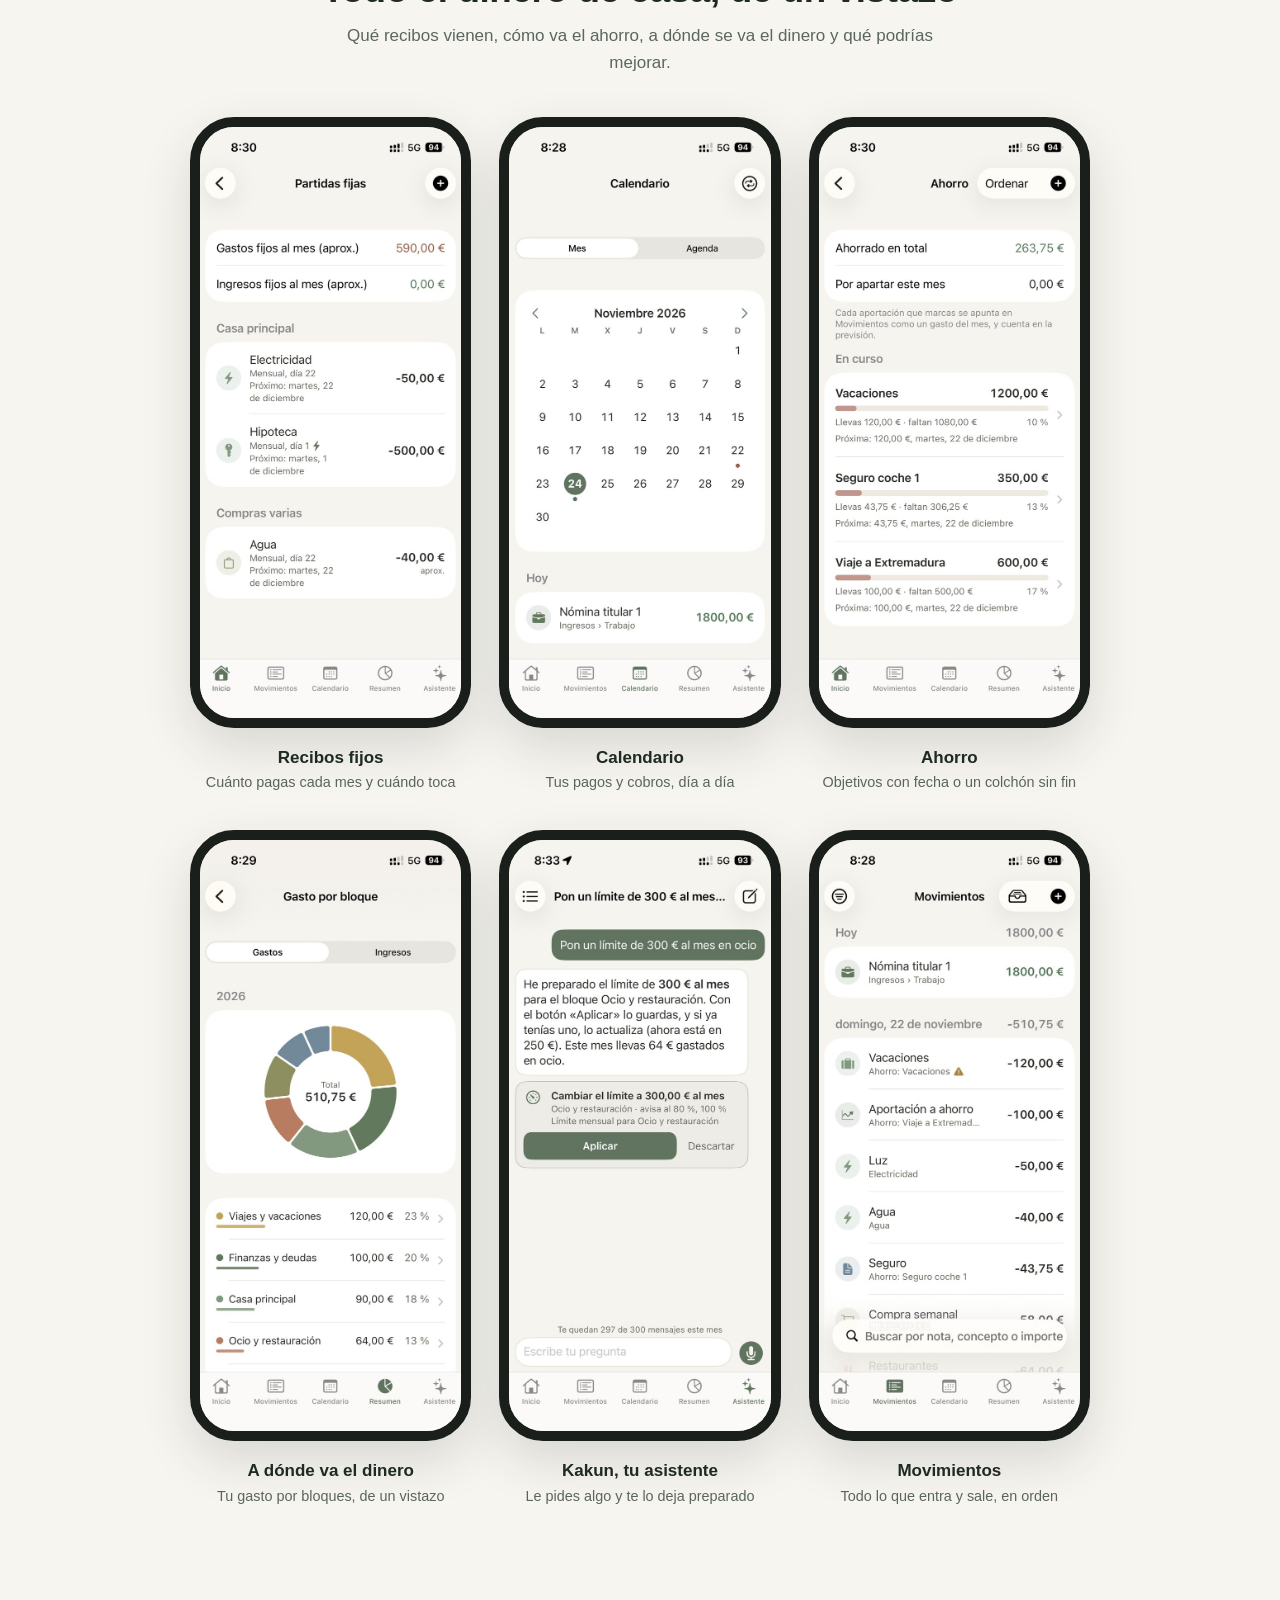
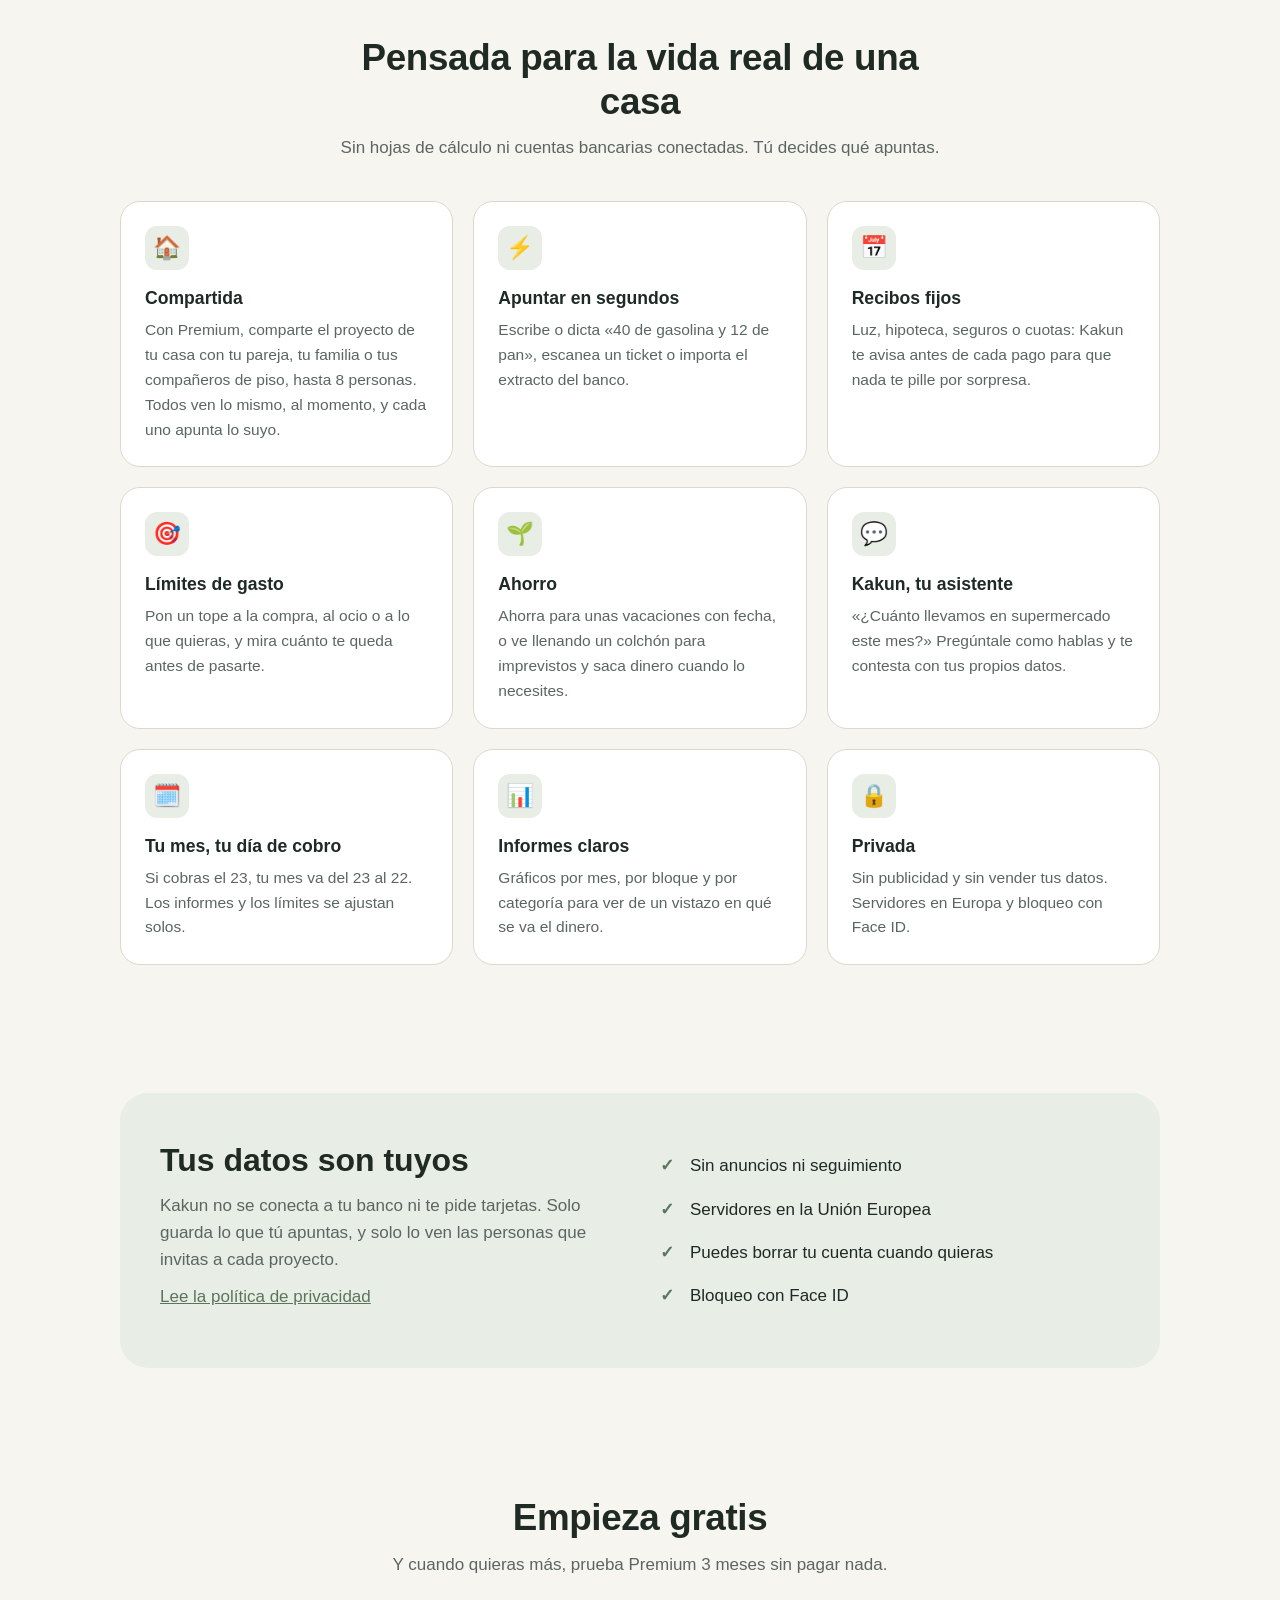
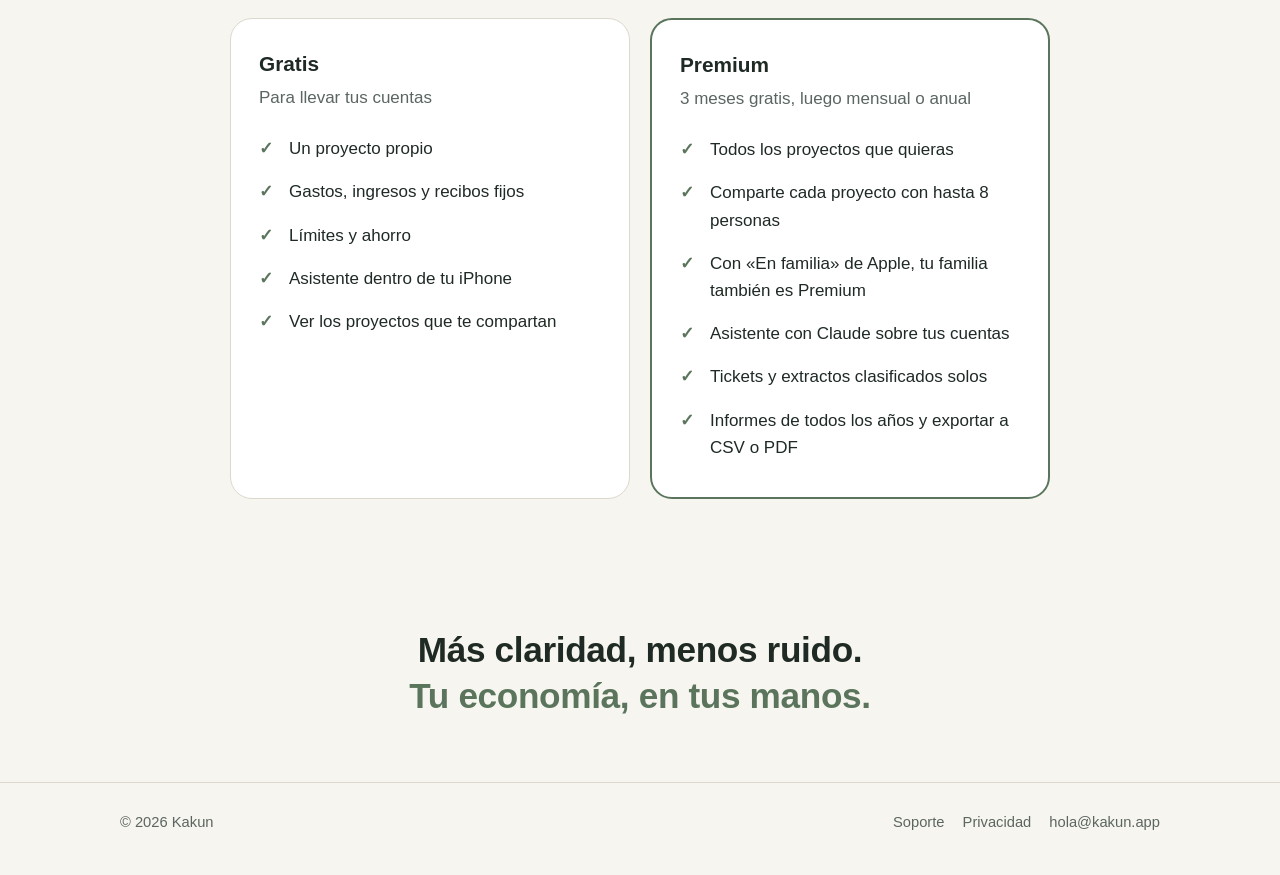
==== commit 1d12707d: "Textos de la web centrados en el propósito de Kakun Soberanía y consciencia sobre la economía, visió" ====
--- a/index.html
+++ b/index.html
@@ -4,10 +4,10 @@
 <meta charset="utf-8">
 <meta name="viewport" content="width=device-width, initial-scale=1">
 <meta name="color-scheme" content="light">
-<title>Kakun · La economía de casa, compartida</title>
-<meta name="description" content="Kakun te ayuda a vivir la economía de casa con más consciencia y libertad: ves a dónde va tu dinero, te adelantas a los recibos, ahorras con intención y lo compartes con quien vives.">
-<meta property="og:title" content="Kakun · La economía de casa, compartida">
-<meta property="og:description" content="Gastos, recibos fijos, límites y ahorro, compartidos con quien vives. Con un asistente que te contesta.">
+<title>Kakun · Tu economía, consciente y en tus manos</title>
+<meta name="description" content="Kakun te ayuda a ser soberano y consciente de tu economía: reúne todos los gastos e ingresos de tu casa para que decidas en línea con tus principios, tus necesidades y tus objetivos.">
+<meta property="og:title" content="Kakun · Tu economía, consciente y en tus manos">
+<meta property="og:description" content="Todos los gastos e ingresos de tu casa en un solo sitio, para decidir con consciencia. Recibos, límites, ahorro y un asistente que conoce tus cuentas.">
 <meta property="og:image" content="https://kakun.app/img/icono.png">
 <meta name="theme-color" content="#5b755d">
 <link rel="icon" href="/img/favicon.png">
@@ -27,8 +27,8 @@
 
   <div class="portada">
     <div>
-      <h1>La economía de casa, <span>en orden y compartida</span>.</h1>
-      <p class="entrada">Kakun te ayuda a ver con claridad a dónde va tu dinero para que decidas tú. Apunta en segundos, adelántate a los recibos, ahorra con intención y comparte las cuentas con quien vives. Y si tienes una duda, pregúntale al asistente.</p>
+      <h1>Tu economía, <span>consciente y en tus manos</span>.</h1>
+      <p class="entrada">Kakun reúne todos los gastos e ingresos de tu casa en un solo sitio para que veas con claridad a dónde va tu dinero y tomes decisiones alineadas con tus principios, tus necesidades y tus objetivos. Apunta en segundos, adelántate a los recibos, ahorra con intención y compártelo con quien vives.</p>
       <div class="acciones">
         <span class="boton principal"> Muy pronto en el App Store</span>
         <a class="boton secundario" href="mailto:hola@kakun.app">Escríbenos</a>
@@ -47,13 +47,13 @@
     <div class="titulo-seccion">
       <p class="antetitulo">Por qué existe Kakun</p>
       <h2>Tu dinero, con consciencia</h2>
-      <p>Cuando ves con claridad a dónde va tu dinero, dejas de vivirlo con miedo o con prisa y empiezas a decidir tú. No se trata de gastar menos por obligación, sino de que cada euro vaya a lo que de verdad te importa.</p>
+      <p>Kakun nació de una pregunta muy de casa: ¿a dónde se nos va el dinero? Cuando lo ves todo junto, lo que entra y lo que sale, dejas de vivirlo con miedo o con prisa y empiezas a decidir tú. No se trata de controlar cada céntimo, sino de que cada euro vaya a lo que de verdad te importa.</p>
     </div>
     <div class="pilares">
       <div class="pilar"><span class="num">01</span><h3>Consciencia</h3><p>Mirar tus cuentas sin juicio. Saber en qué se te va el dinero es el primer paso para elegir con libertad.</p></div>
-      <div class="pilar"><span class="num">02</span><h3>Soberanía</h3><p>Tú decides qué apuntas, qué compartes y con quién. Sin bancos conectados, sin anuncios y sin nadie que decida por ti.</p></div>
-      <div class="pilar"><span class="num">03</span><h3>Calma</h3><p>Adelantarte a los recibos y a fin de mes trae paz: menos sorpresas, menos discusiones y más tranquilidad en casa.</p></div>
-      <div class="pilar"><span class="num">04</span><h3>Intención</h3><p>Ahorrar para algo que te ilusiona, poner límites que te cuidan y compartir con quien vives. Tu economía al servicio de tu vida.</p></div>
+      <div class="pilar"><span class="num">02</span><h3>Soberanía</h3><p>Ser dueño de tu economía, y no al revés. Tú decides qué apuntas, qué compartes y con quién. Sin bancos conectados, sin anuncios y sin nadie que decida por ti.</p></div>
+      <div class="pilar"><span class="num">03</span><h3>Visión completa</h3><p>Gastos, ingresos, recibos, ahorro y límites en un mismo sitio. Ver el conjunto trae calma: menos sorpresas, menos discusiones y más tranquilidad en casa.</p></div>
+      <div class="pilar"><span class="num">04</span><h3>Decisiones alineadas</h3><p>Elegir según tus principios, tus necesidades y tus objetivos. Ahorrar para lo que te ilusiona y poner límites que te cuidan. Tu economía al servicio de tu vida.</p></div>
     </div>
   </div>
 </section>
@@ -83,7 +83,7 @@
       </figure>
       <figure>
         <div class="movil"><img src="/img/asistente.jpg" alt="El asistente prepara un límite de 300 € al mes en ocio" loading="lazy" onerror="this.remove()"><div class="hueco"><img src="/img/icono.png" alt="">Asistente</div></div>
-        <figcaption>Asistente<small>Le pides algo y te lo deja preparado</small></figcaption>
+        <figcaption>Kakun, tu asistente<small>Le pides algo y te lo deja preparado</small></figcaption>
       </figure>
       <figure>
         <div class="movil"><img src="/img/movimientos.jpg" alt="Lista de movimientos del mes" loading="lazy" onerror="this.remove()"><div class="hueco"><img src="/img/icono.png" alt="">Movimientos</div></div>
@@ -105,7 +105,7 @@
       <div class="tarjeta"><div class="icono">📅</div><h3>Recibos fijos</h3><p>Luz, hipoteca, seguros o cuotas: Kakun te avisa antes de cada pago para que nada te pille por sorpresa.</p></div>
       <div class="tarjeta"><div class="icono">🎯</div><h3>Límites de gasto</h3><p>Pon un tope a la compra, al ocio o a lo que quieras, y mira cuánto te queda antes de pasarte.</p></div>
       <div class="tarjeta"><div class="icono">🌱</div><h3>Ahorro</h3><p>Ahorra para unas vacaciones con fecha, o ve llenando un colchón para imprevistos y saca dinero cuando lo necesites.</p></div>
-      <div class="tarjeta"><div class="icono">💬</div><h3>Asistente</h3><p>«¿Cuánto llevamos en supermercado este mes?» Pregunta y te contesta con tus propios datos.</p></div>
+      <div class="tarjeta"><div class="icono">💬</div><h3>Kakun, tu asistente</h3><p>«¿Cuánto llevamos en supermercado este mes?» Pregúntale como hablas y te contesta con tus propios datos.</p></div>
       <div class="tarjeta"><div class="icono">🗓️</div><h3>Tu mes, tu día de cobro</h3><p>Si cobras el 23, tu mes va del 23 al 22. Los informes y los límites se ajustan solos.</p></div>
       <div class="tarjeta"><div class="icono">📊</div><h3>Informes claros</h3><p>Gráficos por mes, por bloque y por categoría para ver de un vistazo en qué se va el dinero.</p></div>
       <div class="tarjeta"><div class="icono">🔒</div><h3>Privada</h3><p>Sin publicidad y sin vender tus datos. Servidores en Europa y bloqueo con Face ID.</p></div>
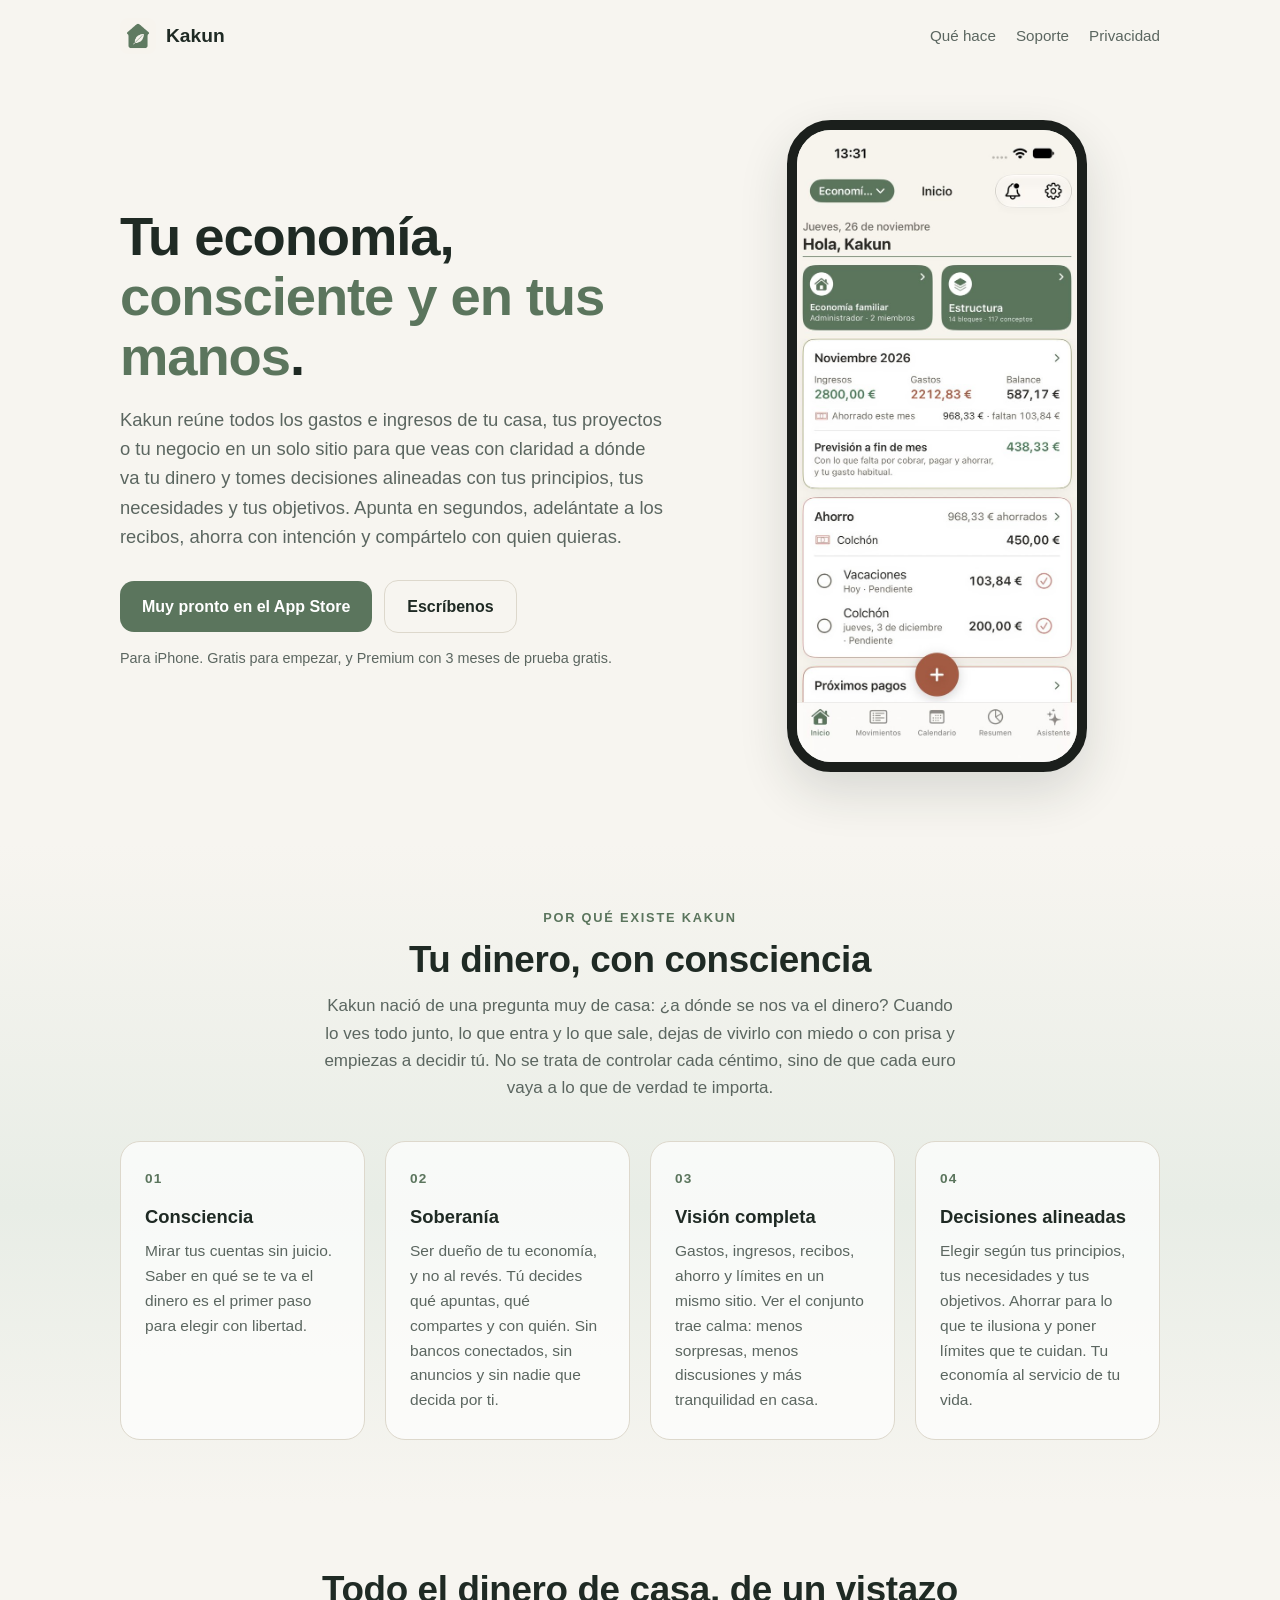
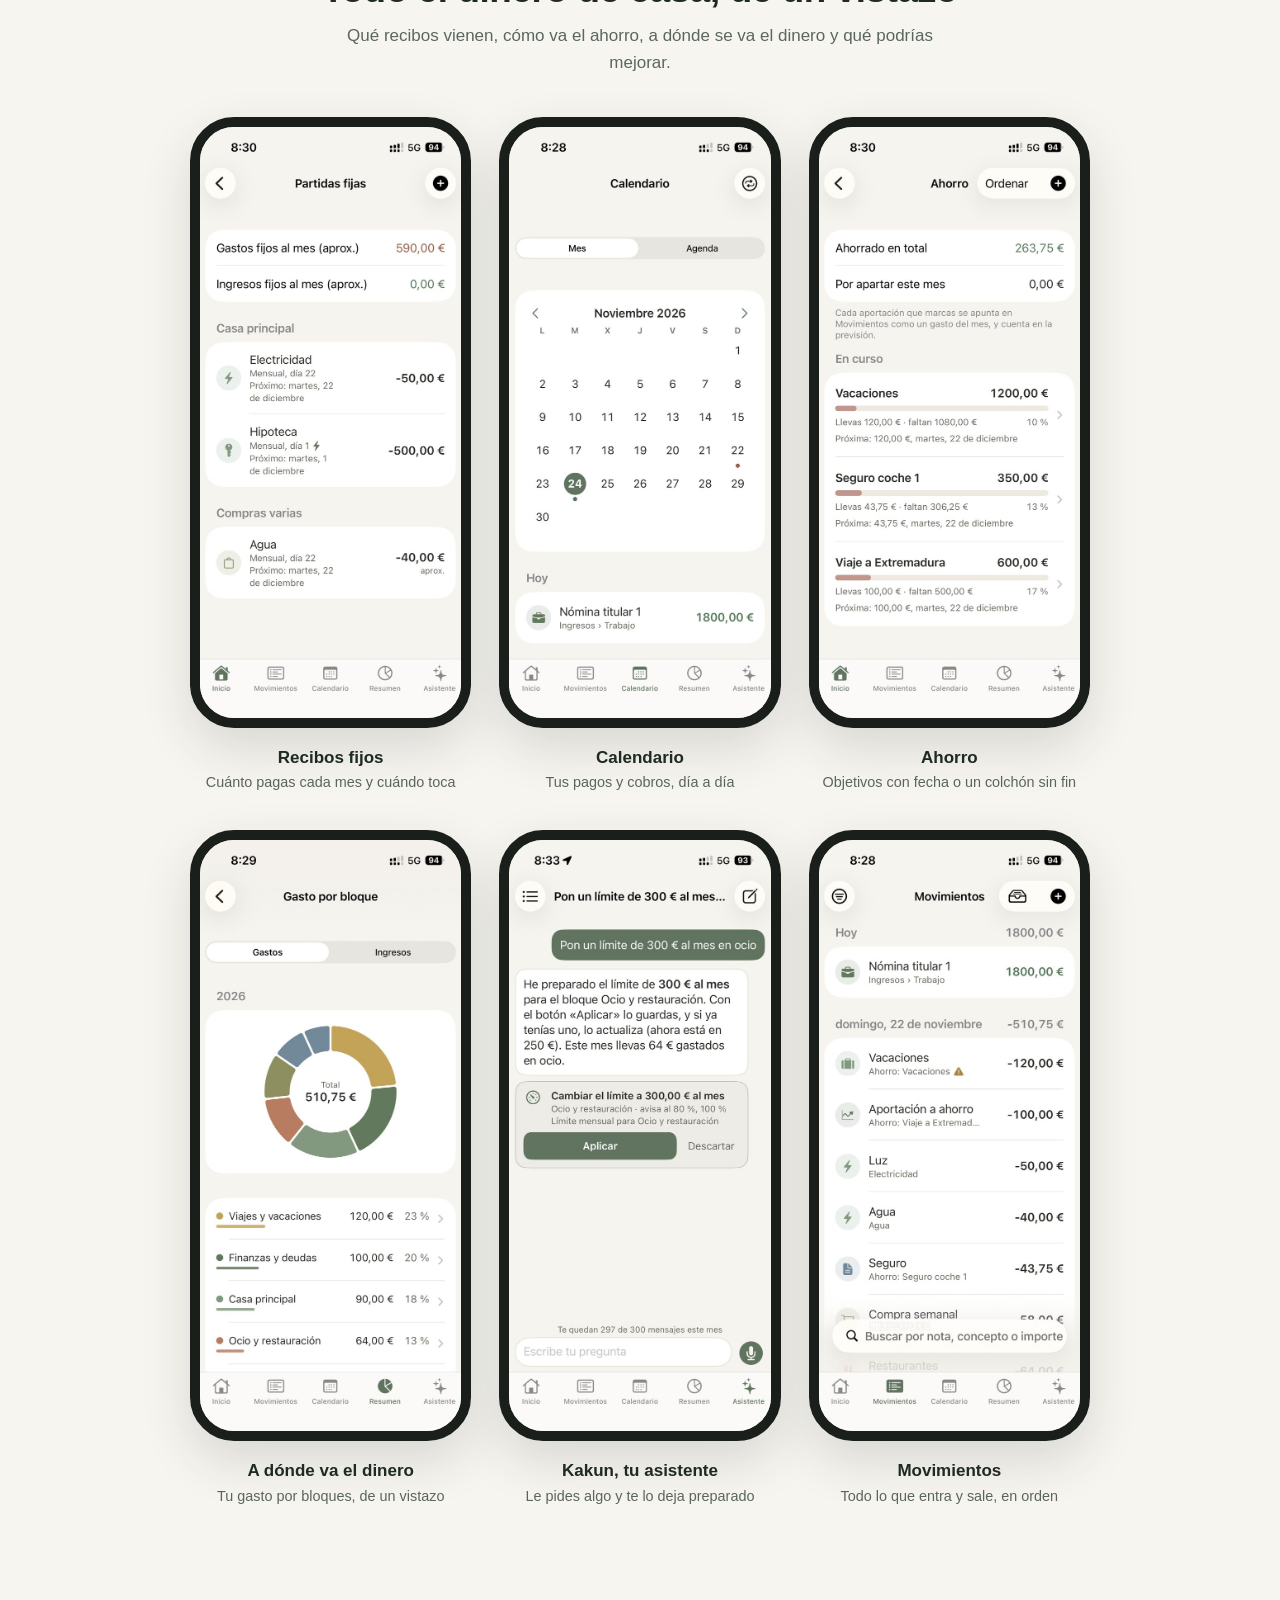
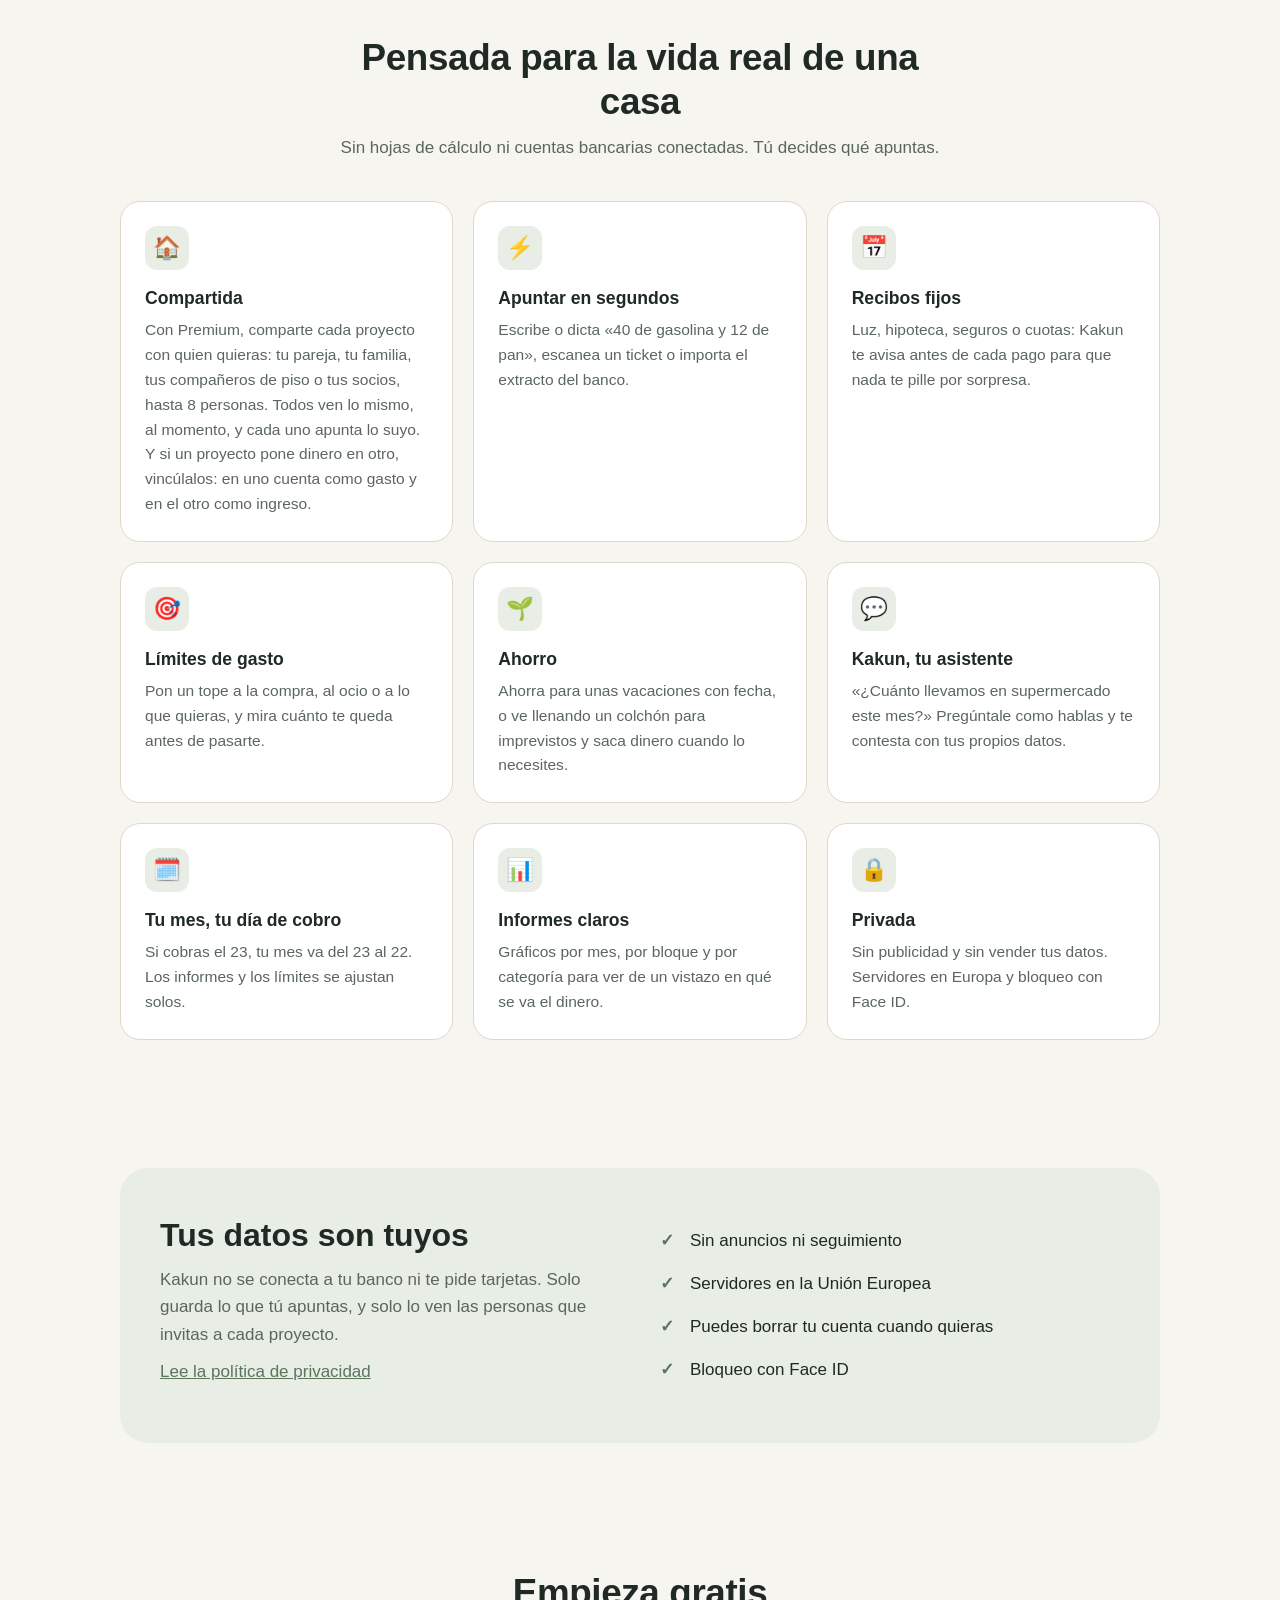
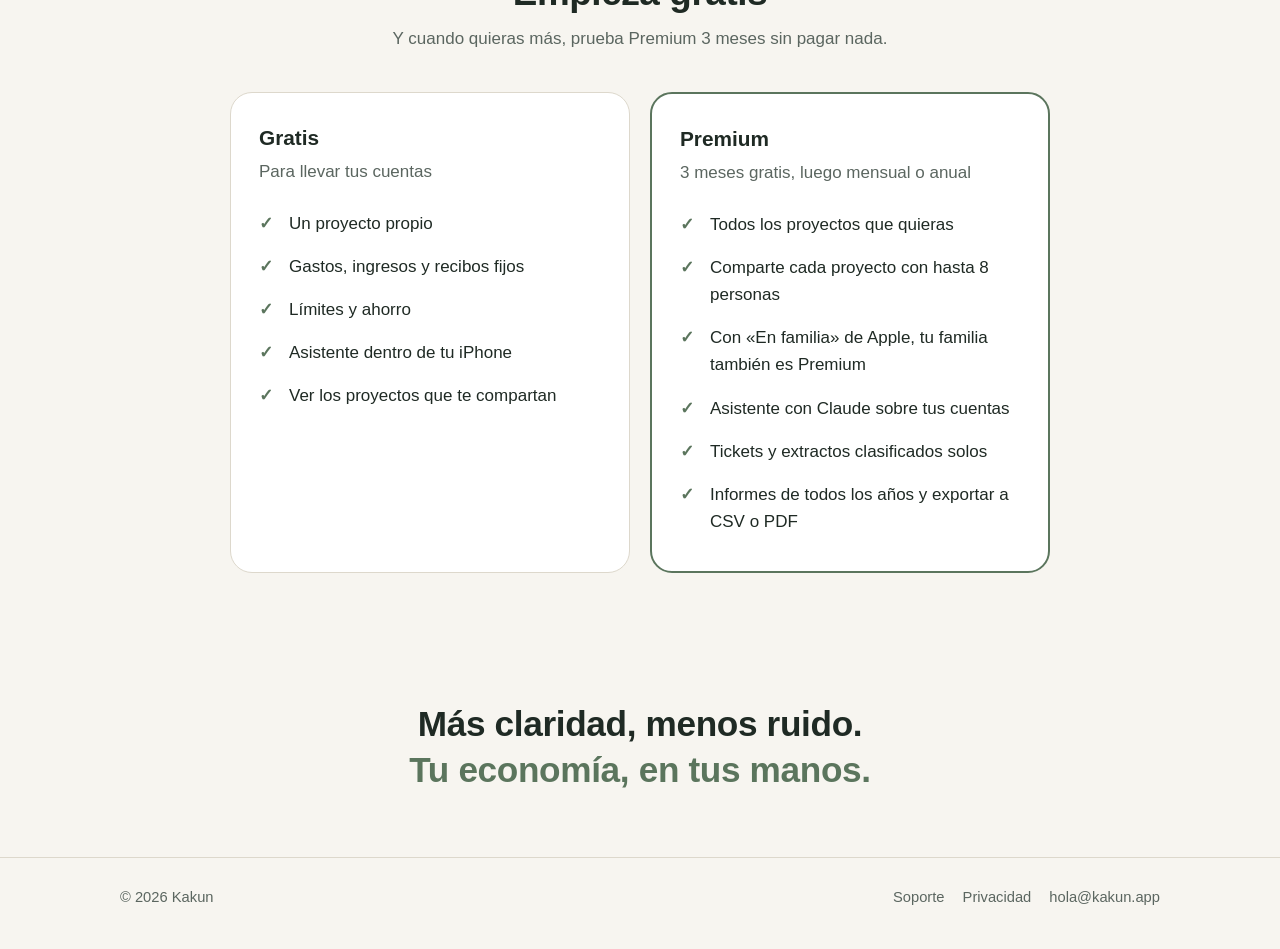
==== commit 27d618da: "Web: compartir con quien quieras, no solo con quien vives Co-Authored-By: Claude Opus 5.5 <noreply@a" ====
--- a/index.html
+++ b/index.html
@@ -5,7 +5,7 @@
 <meta name="viewport" content="width=device-width, initial-scale=1">
 <meta name="color-scheme" content="light">
 <title>Kakun · Tu economía, consciente y en tus manos</title>
-<meta name="description" content="Kakun te ayuda a ser soberano y consciente de tu economía: reúne todos los gastos e ingresos de tu casa para que decidas en línea con tus principios, tus necesidades y tus objetivos.">
+<meta name="description" content="Kakun te ayuda a ser soberano y consciente de tu economía: reúne todos los gastos e ingresos de tu casa y de tus proyectos para que decidas en línea con tus principios, tus necesidades y tus objetivos.">
 <meta property="og:title" content="Kakun · Tu economía, consciente y en tus manos">
 <meta property="og:description" content="Todos los gastos e ingresos de tu casa en un solo sitio, para decidir con consciencia. Recibos, límites, ahorro y un asistente que conoce tus cuentas.">
 <meta property="og:image" content="https://kakun.app/img/icono.png">
@@ -28,7 +28,7 @@
   <div class="portada">
     <div>
       <h1>Tu economía, <span>consciente y en tus manos</span>.</h1>
-      <p class="entrada">Kakun reúne todos los gastos e ingresos de tu casa en un solo sitio para que veas con claridad a dónde va tu dinero y tomes decisiones alineadas con tus principios, tus necesidades y tus objetivos. Apunta en segundos, adelántate a los recibos, ahorra con intención y compártelo con quien vives.</p>
+      <p class="entrada">Kakun reúne todos los gastos e ingresos de tu casa, tus proyectos o tu negocio en un solo sitio para que veas con claridad a dónde va tu dinero y tomes decisiones alineadas con tus principios, tus necesidades y tus objetivos. Apunta en segundos, adelántate a los recibos, ahorra con intención y compártelo con quien quieras.</p>
       <div class="acciones">
         <span class="boton principal"> Muy pronto en el App Store</span>
         <a class="boton secundario" href="mailto:hola@kakun.app">Escríbenos</a>
@@ -100,7 +100,7 @@
       <p>Sin hojas de cálculo ni cuentas bancarias conectadas. Tú decides qué apuntas.</p>
     </div>
     <div class="funciones">
-      <div class="tarjeta"><div class="icono">🏠</div><h3>Compartida</h3><p>Con Premium, comparte el proyecto de tu casa con tu pareja, tu familia o tus compañeros de piso, hasta 8 personas. Todos ven lo mismo, al momento, y cada uno apunta lo suyo.</p></div>
+      <div class="tarjeta"><div class="icono">🏠</div><h3>Compartida</h3><p>Con Premium, comparte cada proyecto con quien quieras: tu pareja, tu familia, tus compañeros de piso o tus socios, hasta 8 personas. Todos ven lo mismo, al momento, y cada uno apunta lo suyo. Y si un proyecto pone dinero en otro, vincúlalos: en uno cuenta como gasto y en el otro como ingreso.</p></div>
       <div class="tarjeta"><div class="icono">⚡️</div><h3>Apuntar en segundos</h3><p>Escribe o dicta «40 de gasolina y 12 de pan», escanea un ticket o importa el extracto del banco.</p></div>
       <div class="tarjeta"><div class="icono">📅</div><h3>Recibos fijos</h3><p>Luz, hipoteca, seguros o cuotas: Kakun te avisa antes de cada pago para que nada te pille por sorpresa.</p></div>
       <div class="tarjeta"><div class="icono">🎯</div><h3>Límites de gasto</h3><p>Pon un tope a la compra, al ocio o a lo que quieras, y mira cuánto te queda antes de pasarte.</p></div>
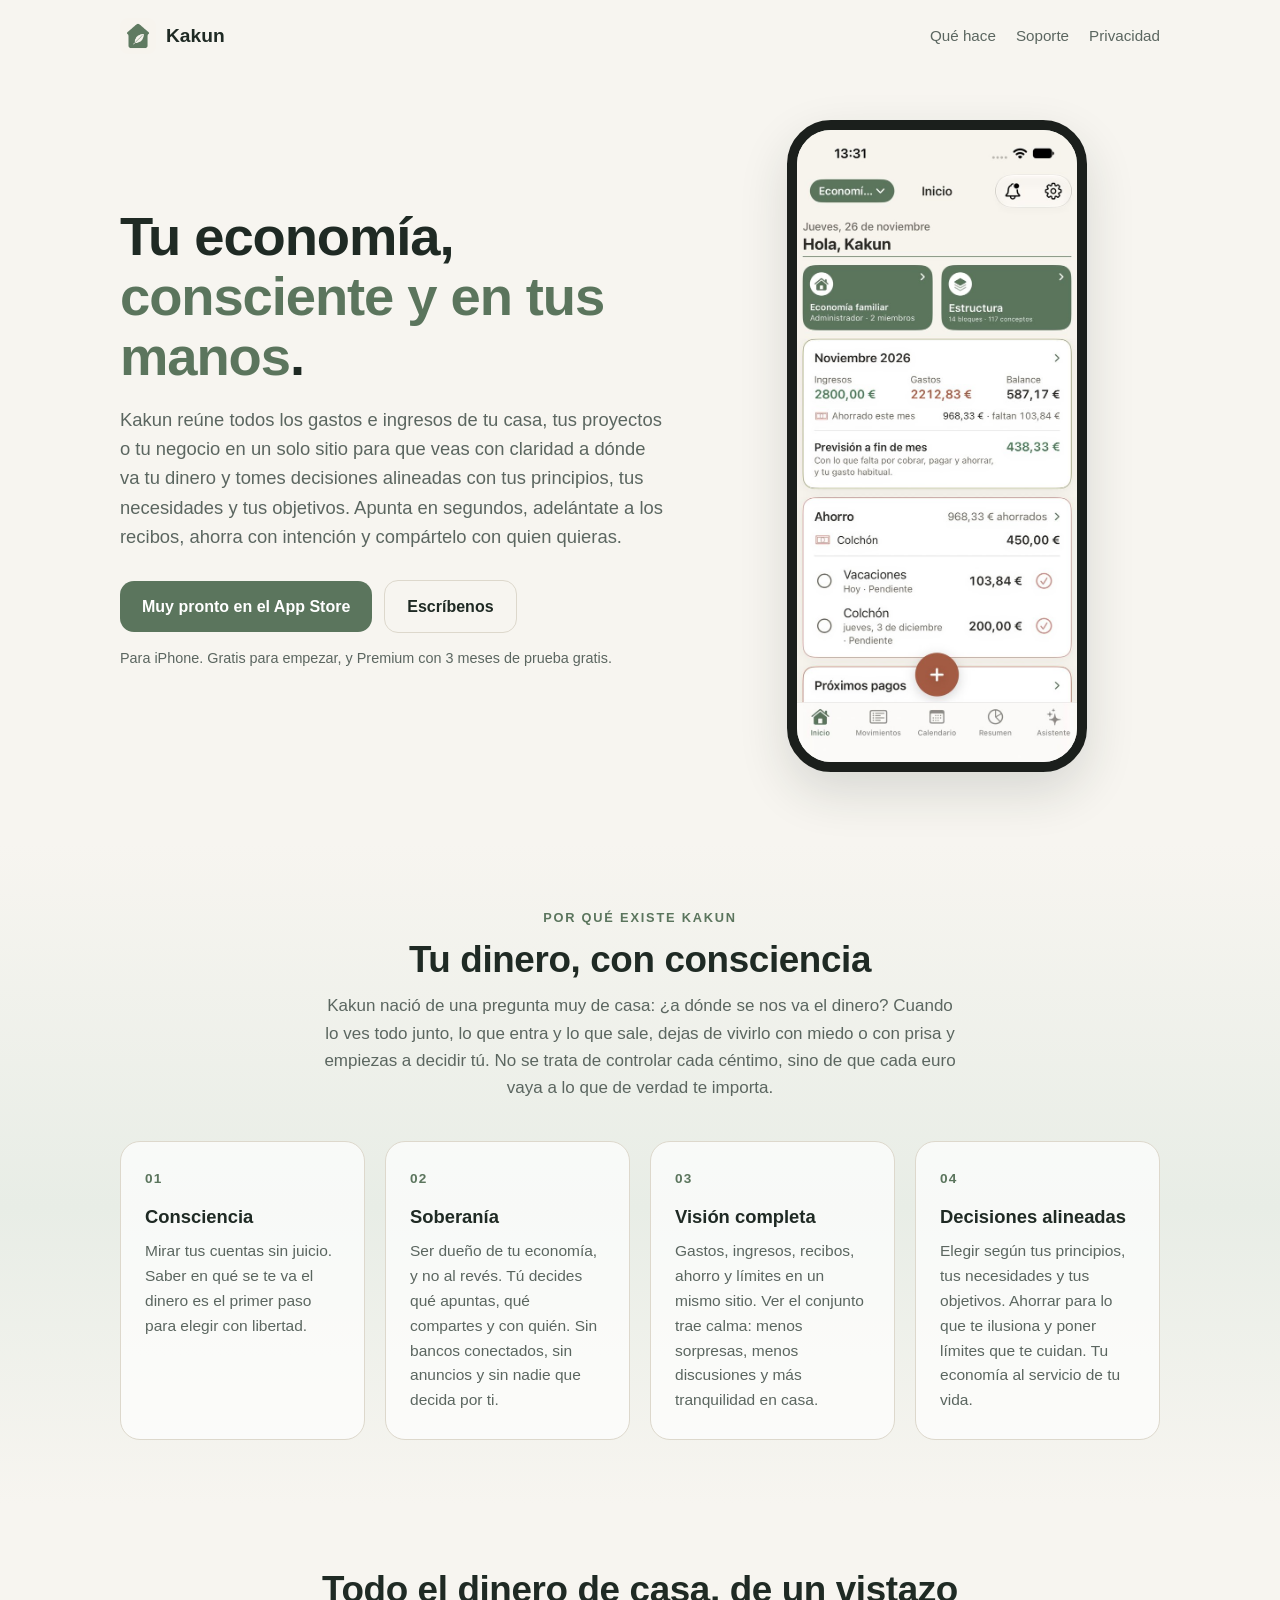
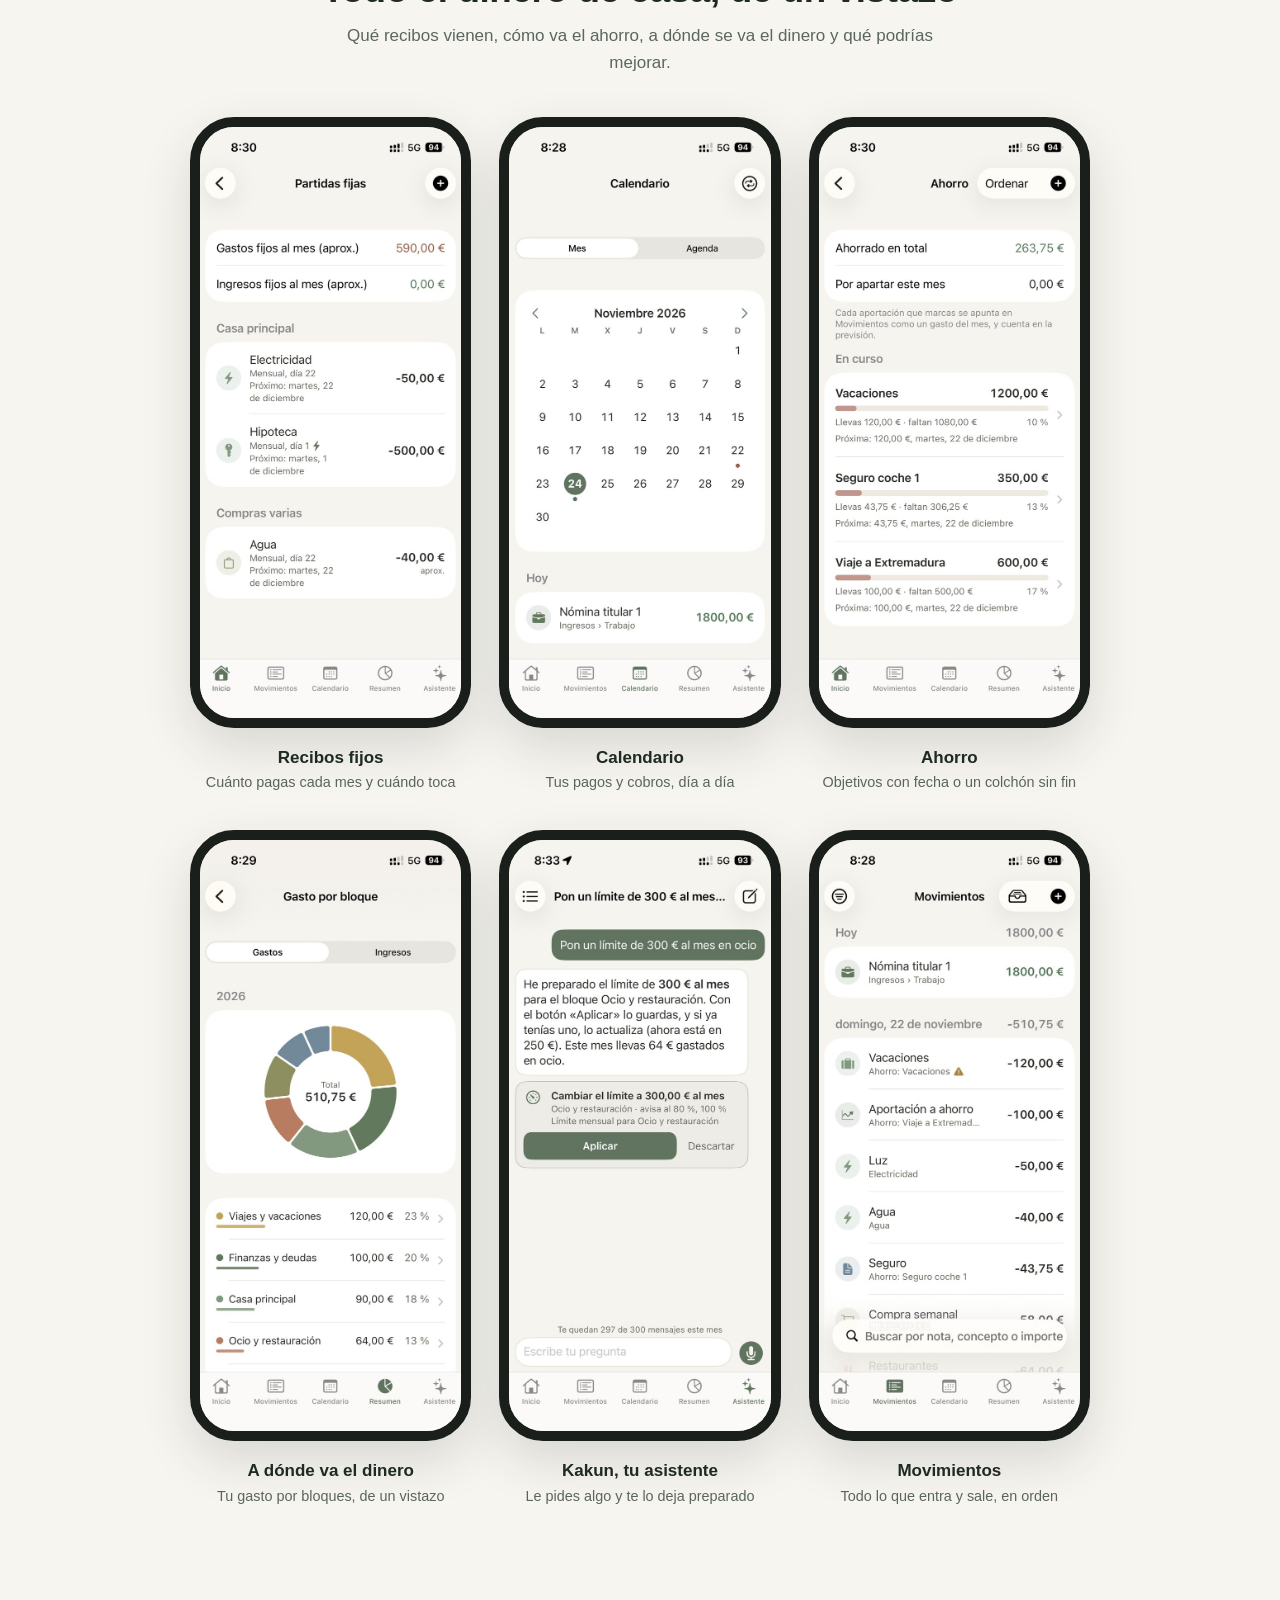
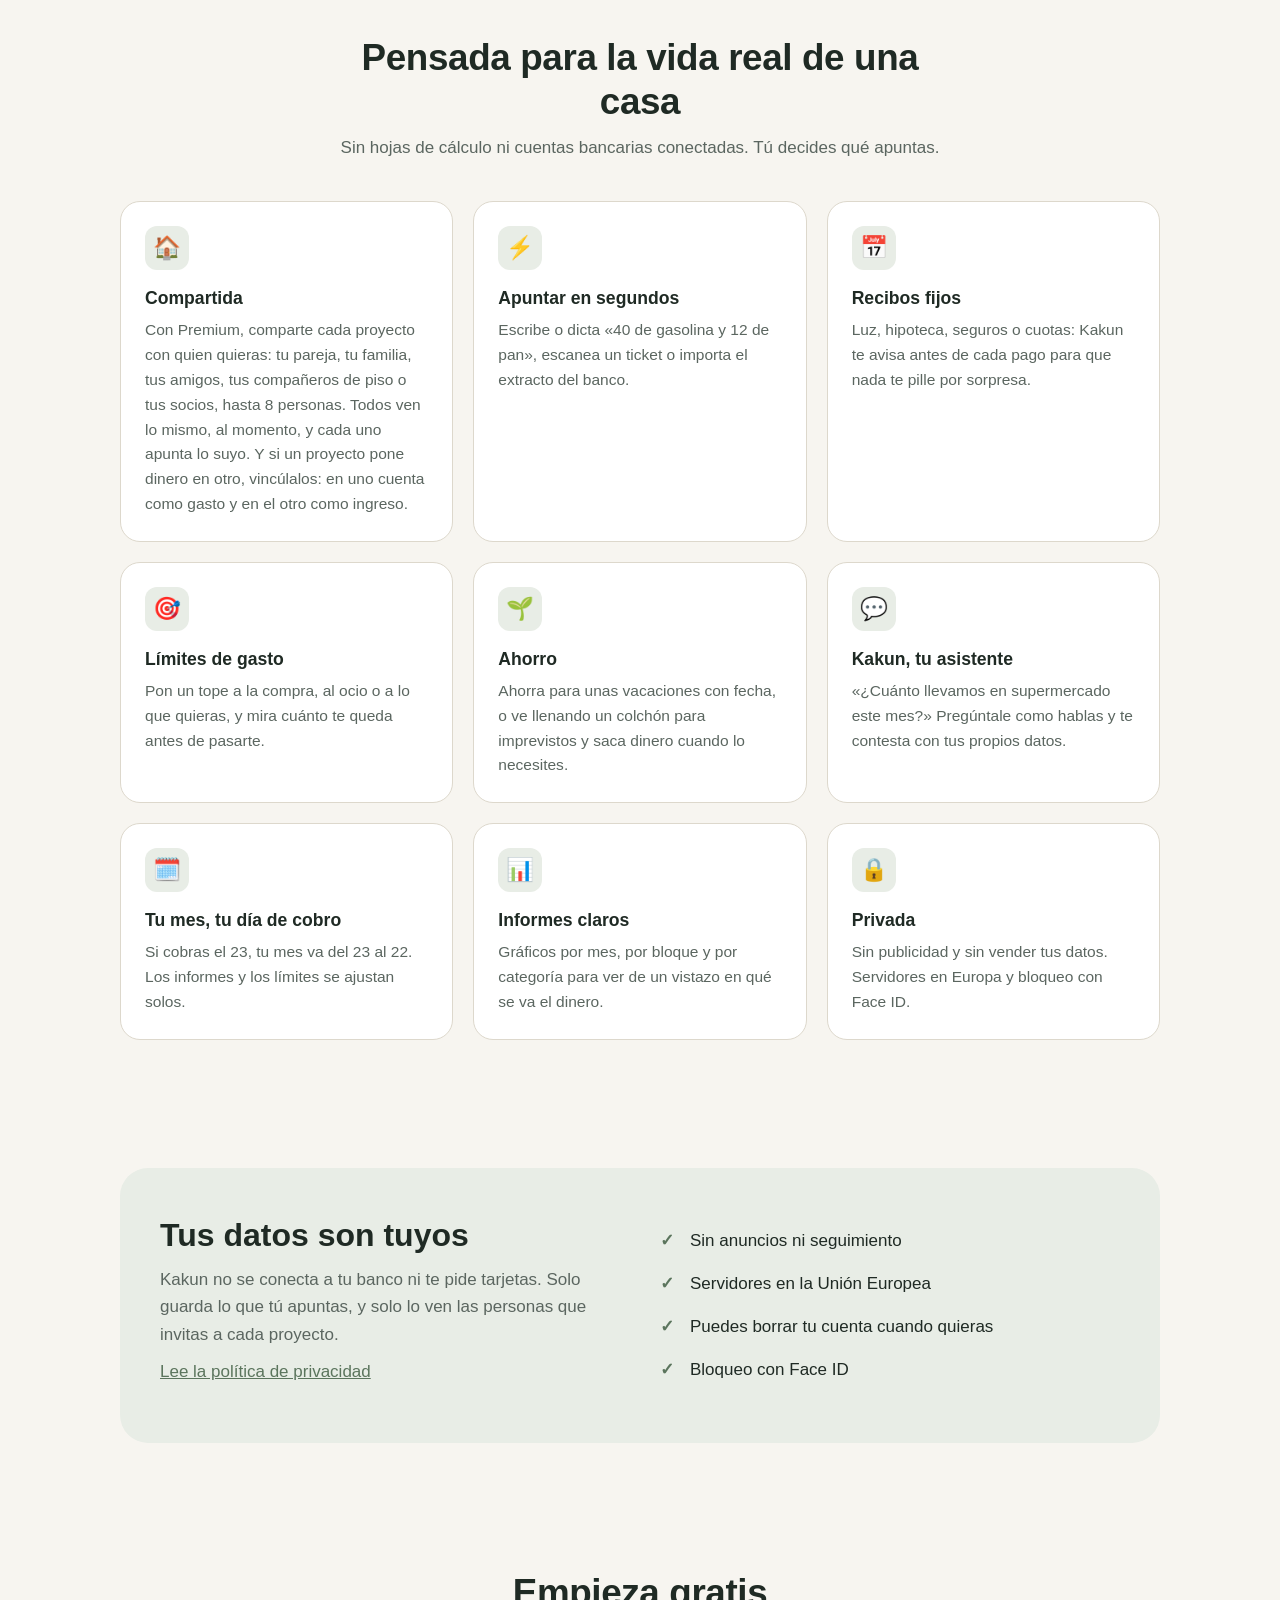
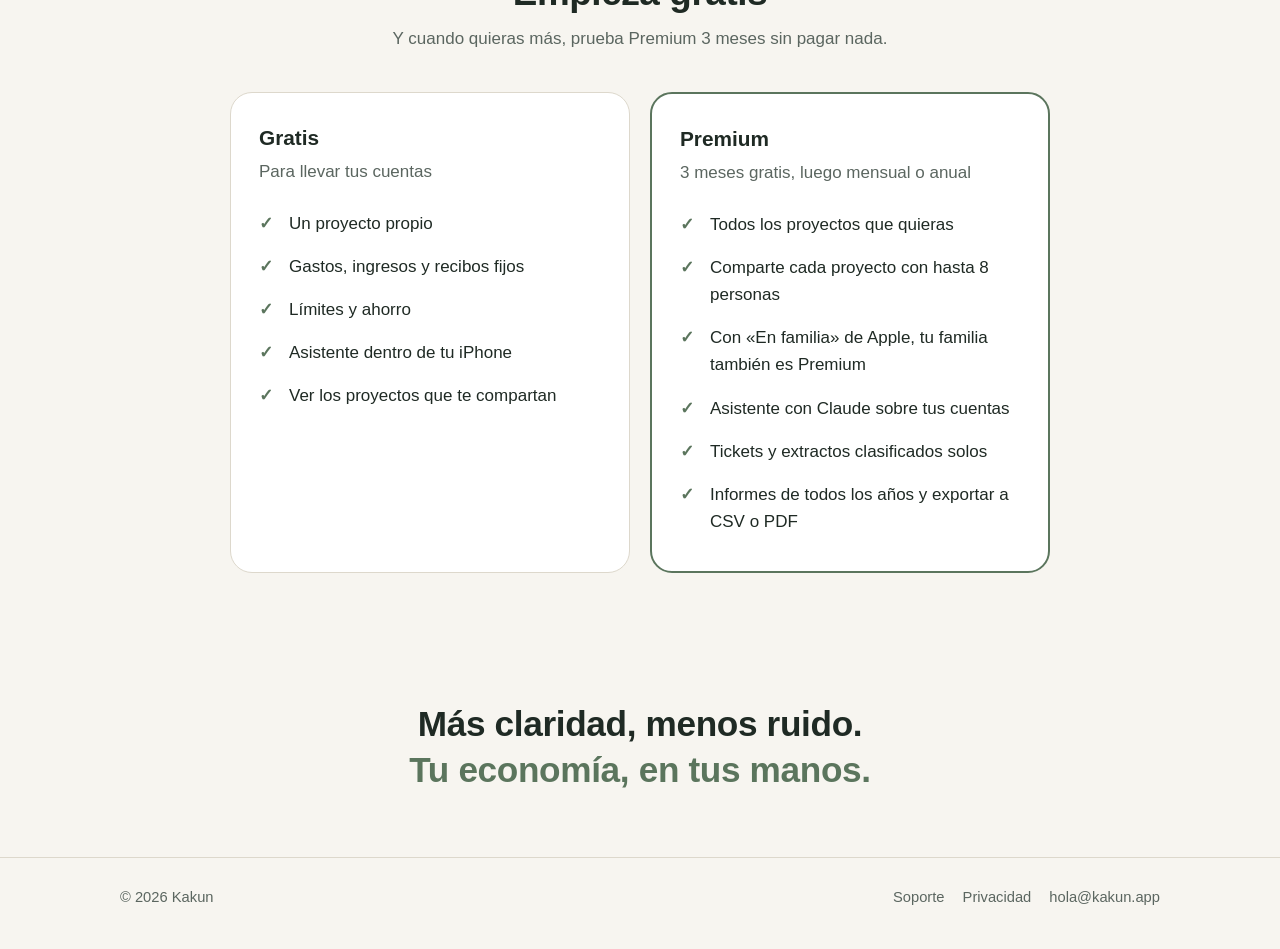
==== commit 177a22f1: "Web: añadir amigos Co-Authored-By: Claude Opus 5.5 <noreply@anthropic.com> Claude-Session: https://c" ====
--- a/index.html
+++ b/index.html
@@ -100,7 +100,7 @@
       <p>Sin hojas de cálculo ni cuentas bancarias conectadas. Tú decides qué apuntas.</p>
     </div>
     <div class="funciones">
-      <div class="tarjeta"><div class="icono">🏠</div><h3>Compartida</h3><p>Con Premium, comparte cada proyecto con quien quieras: tu pareja, tu familia, tus compañeros de piso o tus socios, hasta 8 personas. Todos ven lo mismo, al momento, y cada uno apunta lo suyo. Y si un proyecto pone dinero en otro, vincúlalos: en uno cuenta como gasto y en el otro como ingreso.</p></div>
+      <div class="tarjeta"><div class="icono">🏠</div><h3>Compartida</h3><p>Con Premium, comparte cada proyecto con quien quieras: tu pareja, tu familia, tus amigos, tus compañeros de piso o tus socios, hasta 8 personas. Todos ven lo mismo, al momento, y cada uno apunta lo suyo. Y si un proyecto pone dinero en otro, vincúlalos: en uno cuenta como gasto y en el otro como ingreso.</p></div>
       <div class="tarjeta"><div class="icono">⚡️</div><h3>Apuntar en segundos</h3><p>Escribe o dicta «40 de gasolina y 12 de pan», escanea un ticket o importa el extracto del banco.</p></div>
       <div class="tarjeta"><div class="icono">📅</div><h3>Recibos fijos</h3><p>Luz, hipoteca, seguros o cuotas: Kakun te avisa antes de cada pago para que nada te pille por sorpresa.</p></div>
       <div class="tarjeta"><div class="icono">🎯</div><h3>Límites de gasto</h3><p>Pon un tope a la compra, al ocio o a lo que quieras, y mira cuánto te queda antes de pasarte.</p></div>
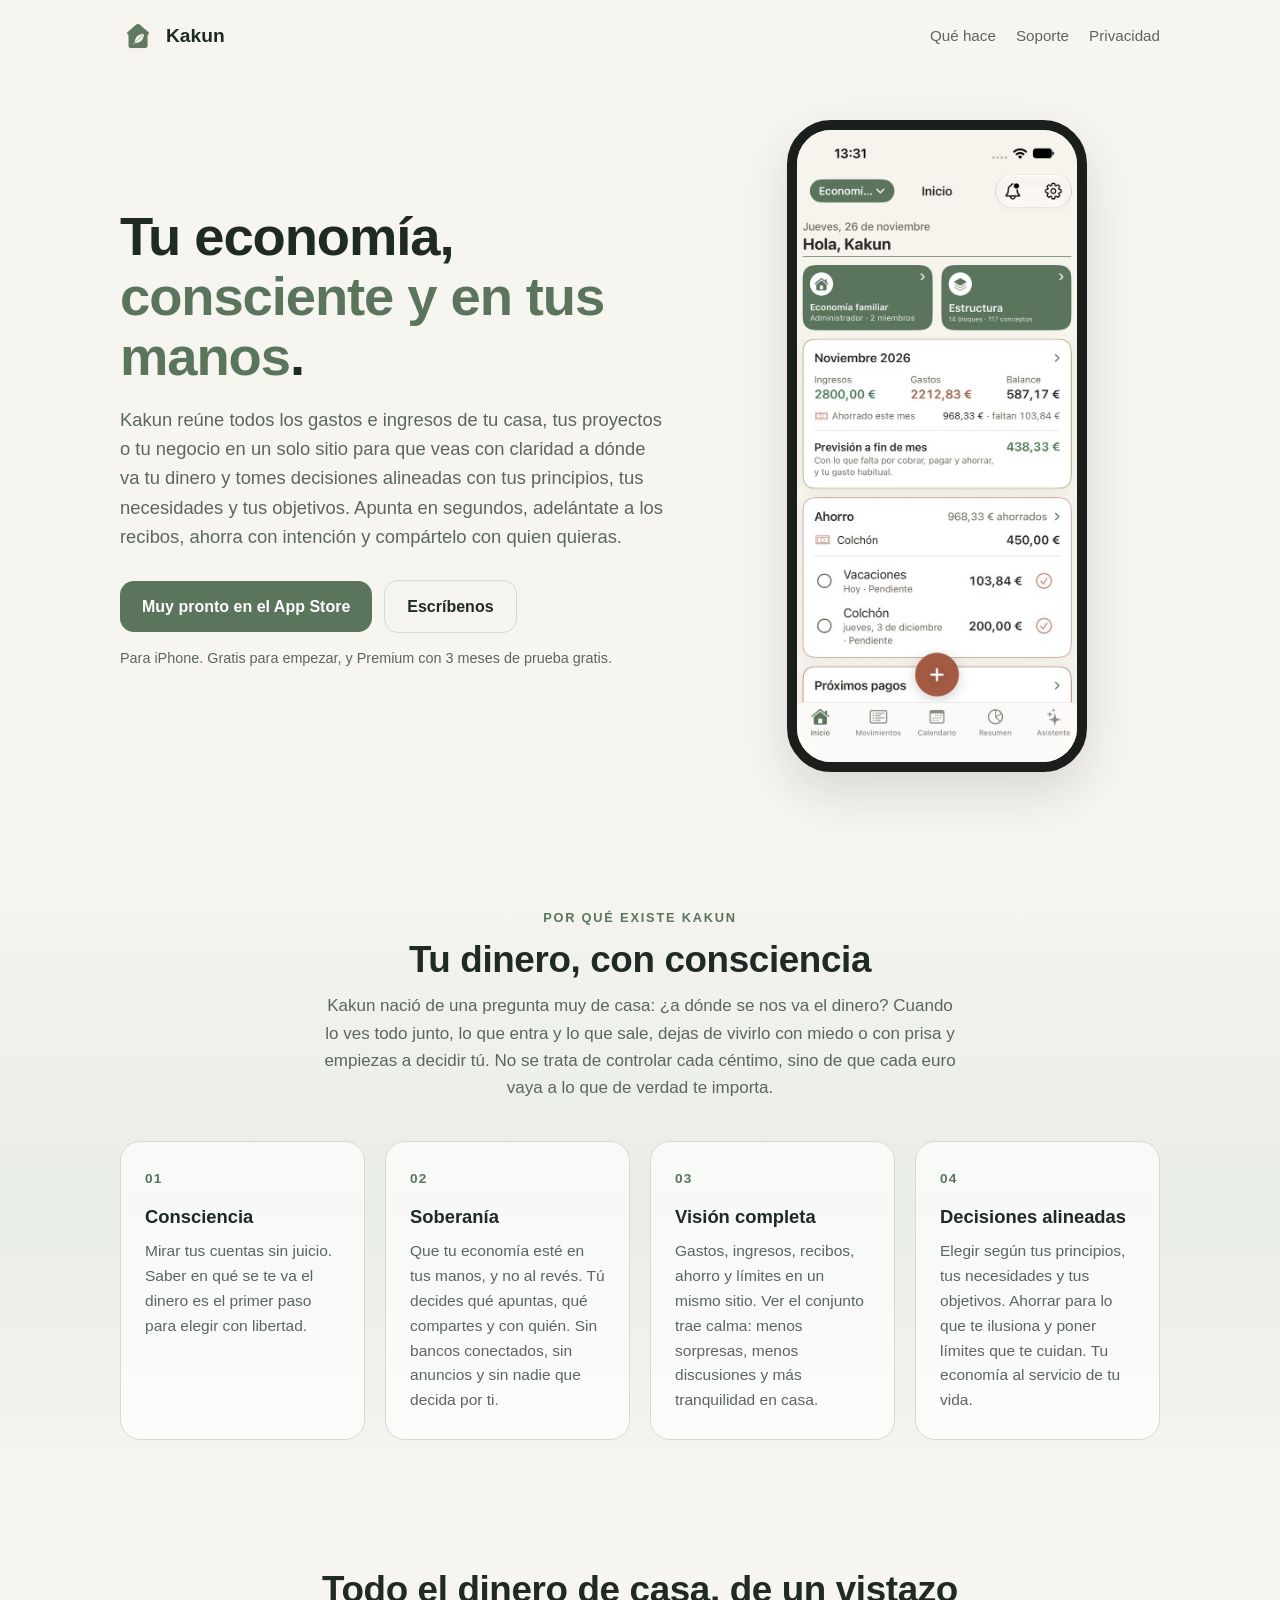
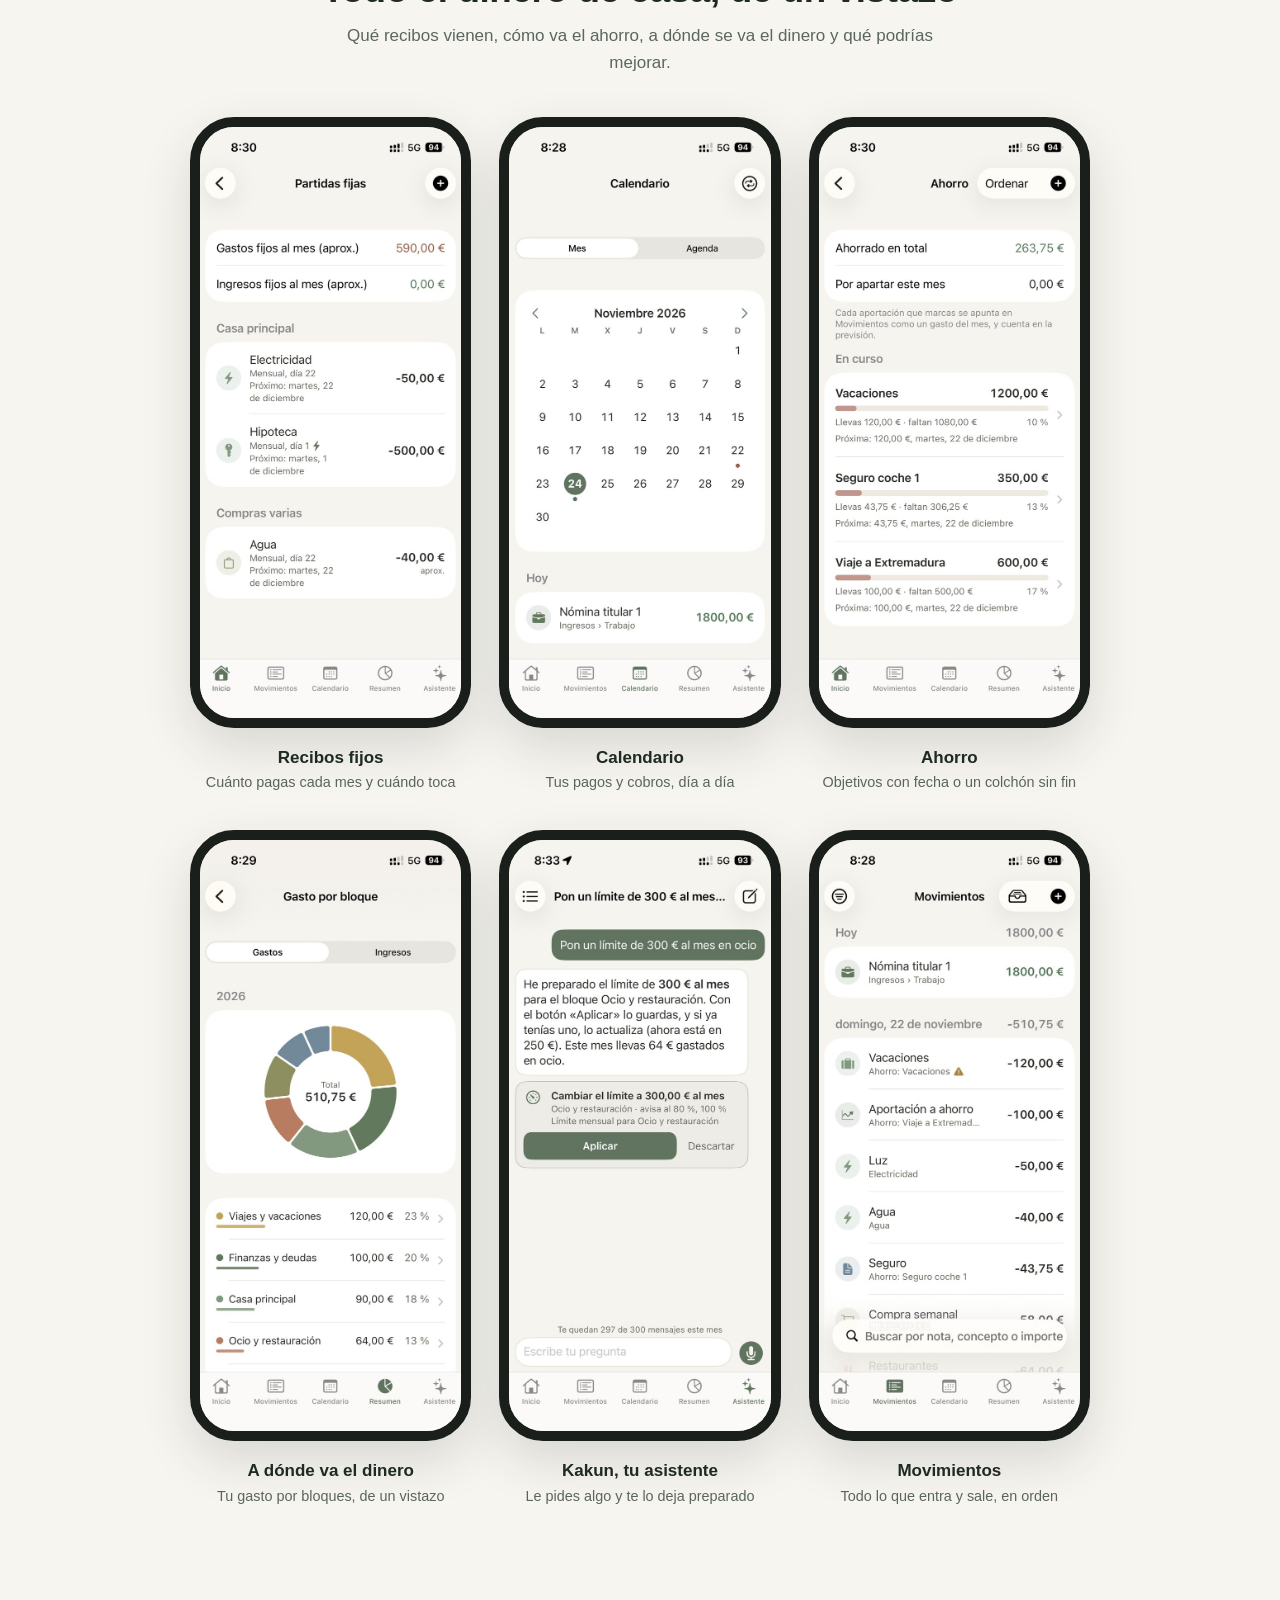
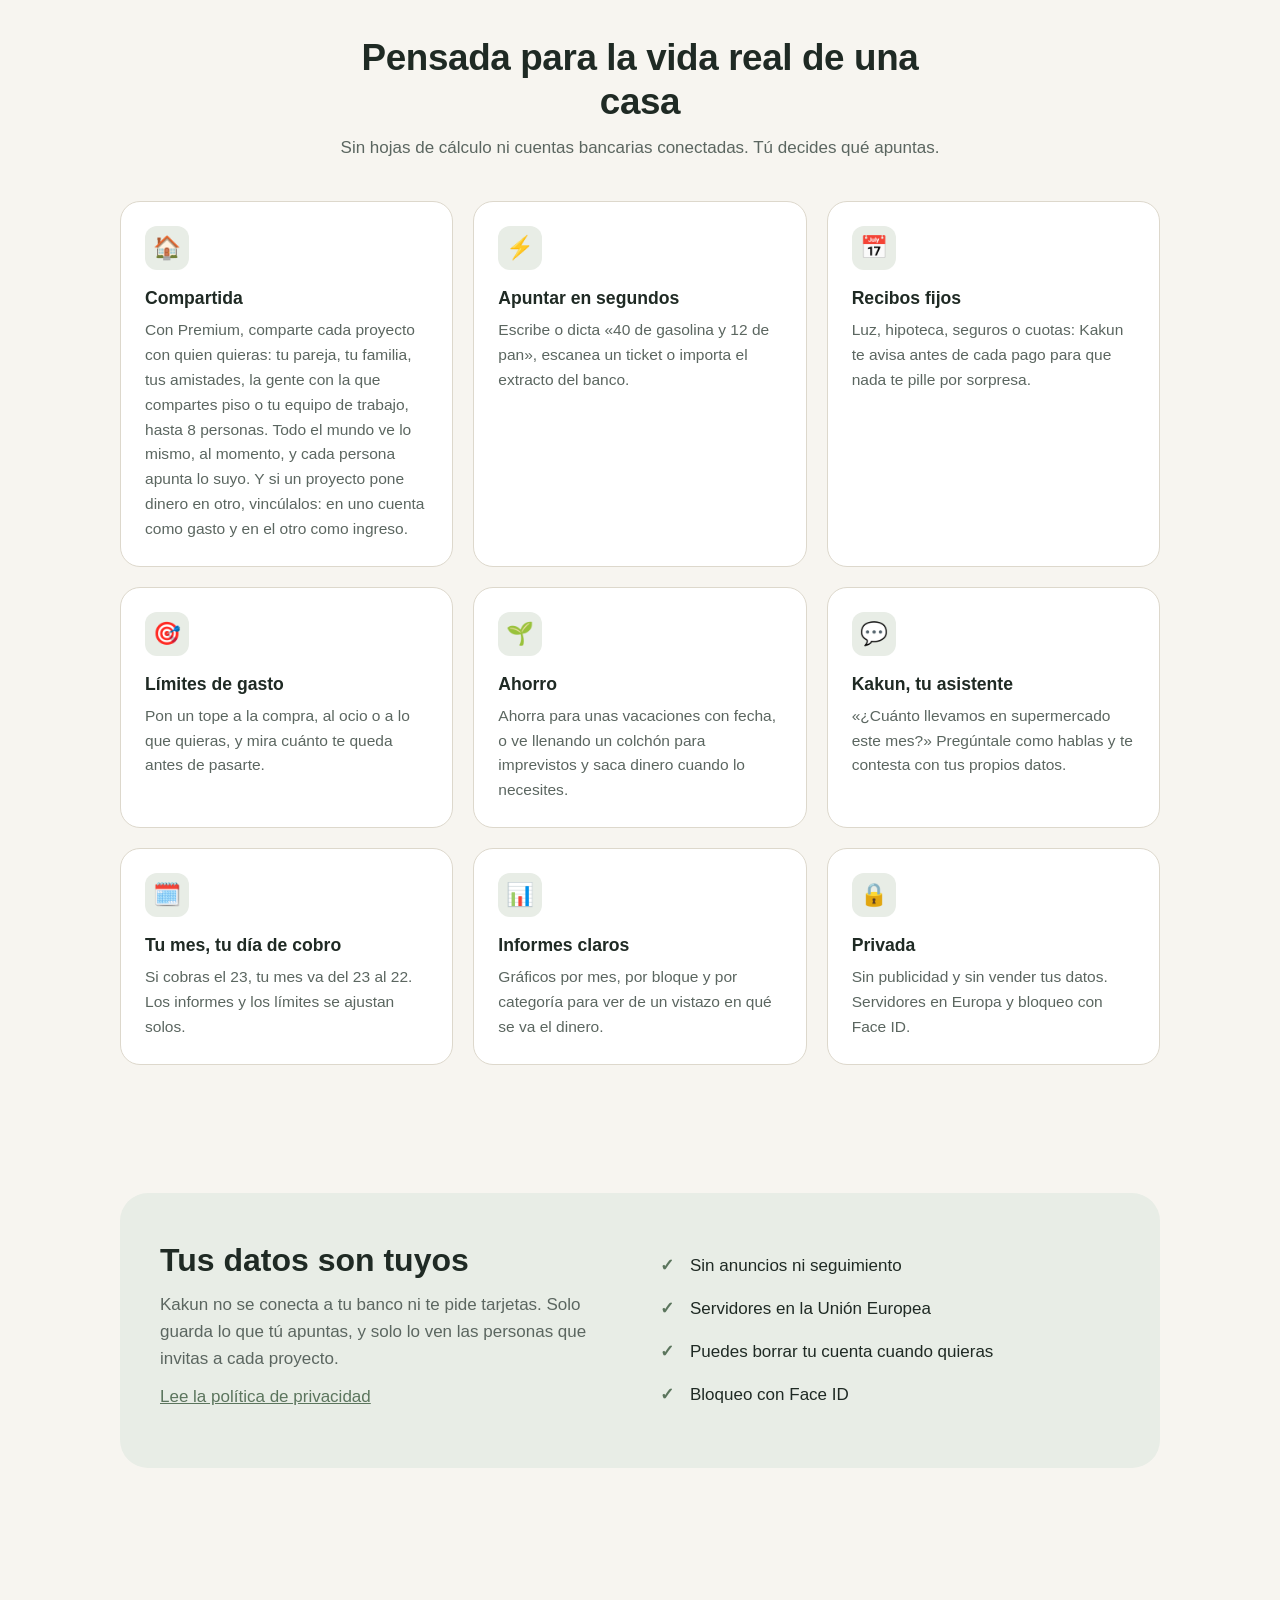
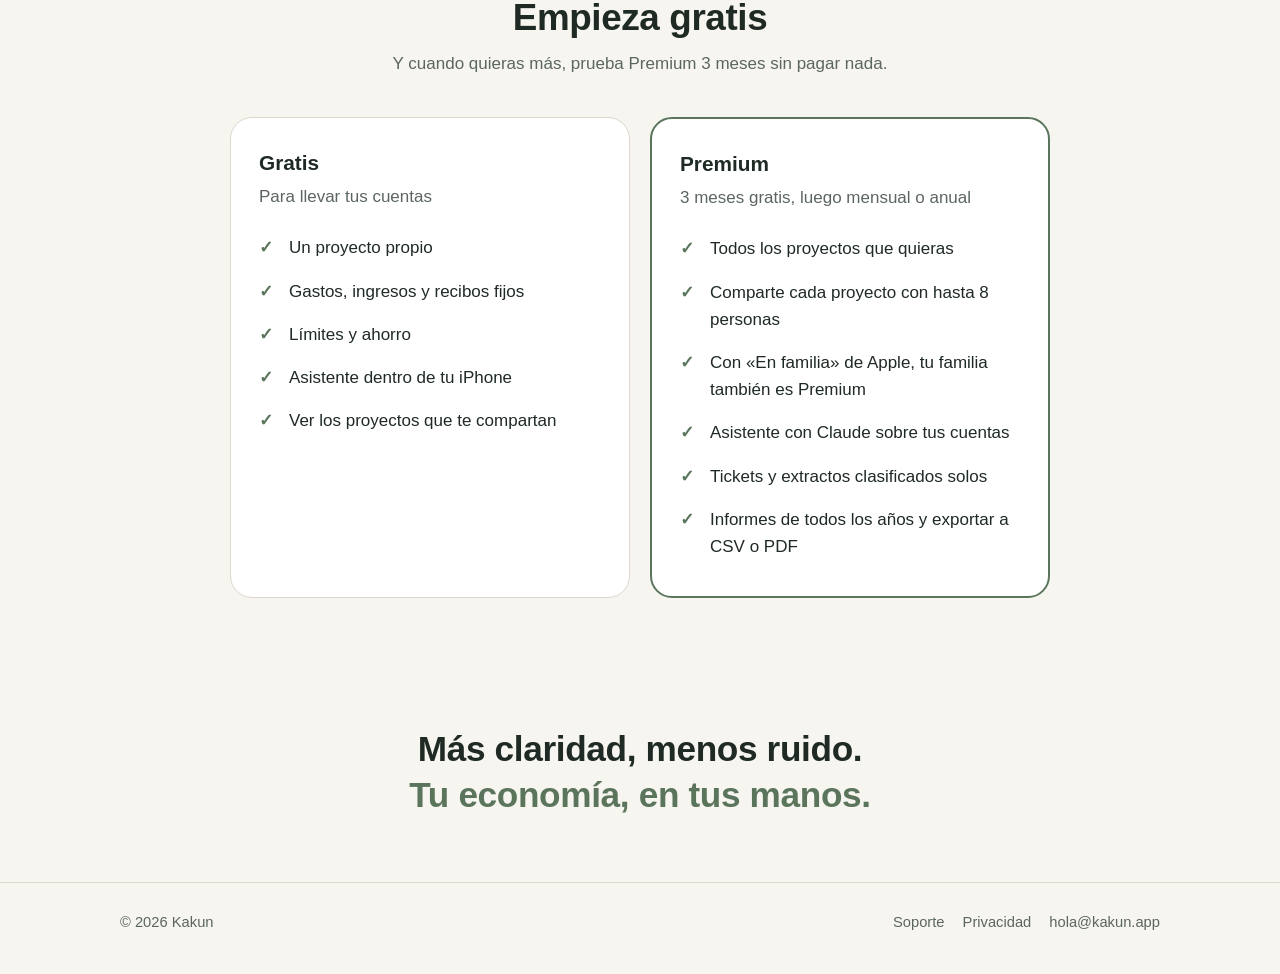
==== commit af1f5558: "Web: lenguaje no sexista Co-Authored-By: Claude Opus 5.5 <noreply@anthropic.com> Claude-Session: htt" ====
--- a/index.html
+++ b/index.html
@@ -5,7 +5,7 @@
 <meta name="viewport" content="width=device-width, initial-scale=1">
 <meta name="color-scheme" content="light">
 <title>Kakun · Tu economía, consciente y en tus manos</title>
-<meta name="description" content="Kakun te ayuda a ser soberano y consciente de tu economía: reúne todos los gastos e ingresos de tu casa y de tus proyectos para que decidas en línea con tus principios, tus necesidades y tus objetivos.">
+<meta name="description" content="Kakun te ayuda a tener una economía soberana y consciente: reúne todos los gastos e ingresos de tu casa y de tus proyectos para que decidas en línea con tus principios, tus necesidades y tus objetivos.">
 <meta property="og:title" content="Kakun · Tu economía, consciente y en tus manos">
 <meta property="og:description" content="Todos los gastos e ingresos de tu casa en un solo sitio, para decidir con consciencia. Recibos, límites, ahorro y un asistente que conoce tus cuentas.">
 <meta property="og:image" content="https://kakun.app/img/icono.png">
@@ -51,7 +51,7 @@
     </div>
     <div class="pilares">
       <div class="pilar"><span class="num">01</span><h3>Consciencia</h3><p>Mirar tus cuentas sin juicio. Saber en qué se te va el dinero es el primer paso para elegir con libertad.</p></div>
-      <div class="pilar"><span class="num">02</span><h3>Soberanía</h3><p>Ser dueño de tu economía, y no al revés. Tú decides qué apuntas, qué compartes y con quién. Sin bancos conectados, sin anuncios y sin nadie que decida por ti.</p></div>
+      <div class="pilar"><span class="num">02</span><h3>Soberanía</h3><p>Que tu economía esté en tus manos, y no al revés. Tú decides qué apuntas, qué compartes y con quién. Sin bancos conectados, sin anuncios y sin nadie que decida por ti.</p></div>
       <div class="pilar"><span class="num">03</span><h3>Visión completa</h3><p>Gastos, ingresos, recibos, ahorro y límites en un mismo sitio. Ver el conjunto trae calma: menos sorpresas, menos discusiones y más tranquilidad en casa.</p></div>
       <div class="pilar"><span class="num">04</span><h3>Decisiones alineadas</h3><p>Elegir según tus principios, tus necesidades y tus objetivos. Ahorrar para lo que te ilusiona y poner límites que te cuidan. Tu economía al servicio de tu vida.</p></div>
     </div>
@@ -100,7 +100,7 @@
       <p>Sin hojas de cálculo ni cuentas bancarias conectadas. Tú decides qué apuntas.</p>
     </div>
     <div class="funciones">
-      <div class="tarjeta"><div class="icono">🏠</div><h3>Compartida</h3><p>Con Premium, comparte cada proyecto con quien quieras: tu pareja, tu familia, tus amigos, tus compañeros de piso o tus socios, hasta 8 personas. Todos ven lo mismo, al momento, y cada uno apunta lo suyo. Y si un proyecto pone dinero en otro, vincúlalos: en uno cuenta como gasto y en el otro como ingreso.</p></div>
+      <div class="tarjeta"><div class="icono">🏠</div><h3>Compartida</h3><p>Con Premium, comparte cada proyecto con quien quieras: tu pareja, tu familia, tus amistades, la gente con la que compartes piso o tu equipo de trabajo, hasta 8 personas. Todo el mundo ve lo mismo, al momento, y cada persona apunta lo suyo. Y si un proyecto pone dinero en otro, vincúlalos: en uno cuenta como gasto y en el otro como ingreso.</p></div>
       <div class="tarjeta"><div class="icono">⚡️</div><h3>Apuntar en segundos</h3><p>Escribe o dicta «40 de gasolina y 12 de pan», escanea un ticket o importa el extracto del banco.</p></div>
       <div class="tarjeta"><div class="icono">📅</div><h3>Recibos fijos</h3><p>Luz, hipoteca, seguros o cuotas: Kakun te avisa antes de cada pago para que nada te pille por sorpresa.</p></div>
       <div class="tarjeta"><div class="icono">🎯</div><h3>Límites de gasto</h3><p>Pon un tope a la compra, al ocio o a lo que quieras, y mira cuánto te queda antes de pasarte.</p></div>
